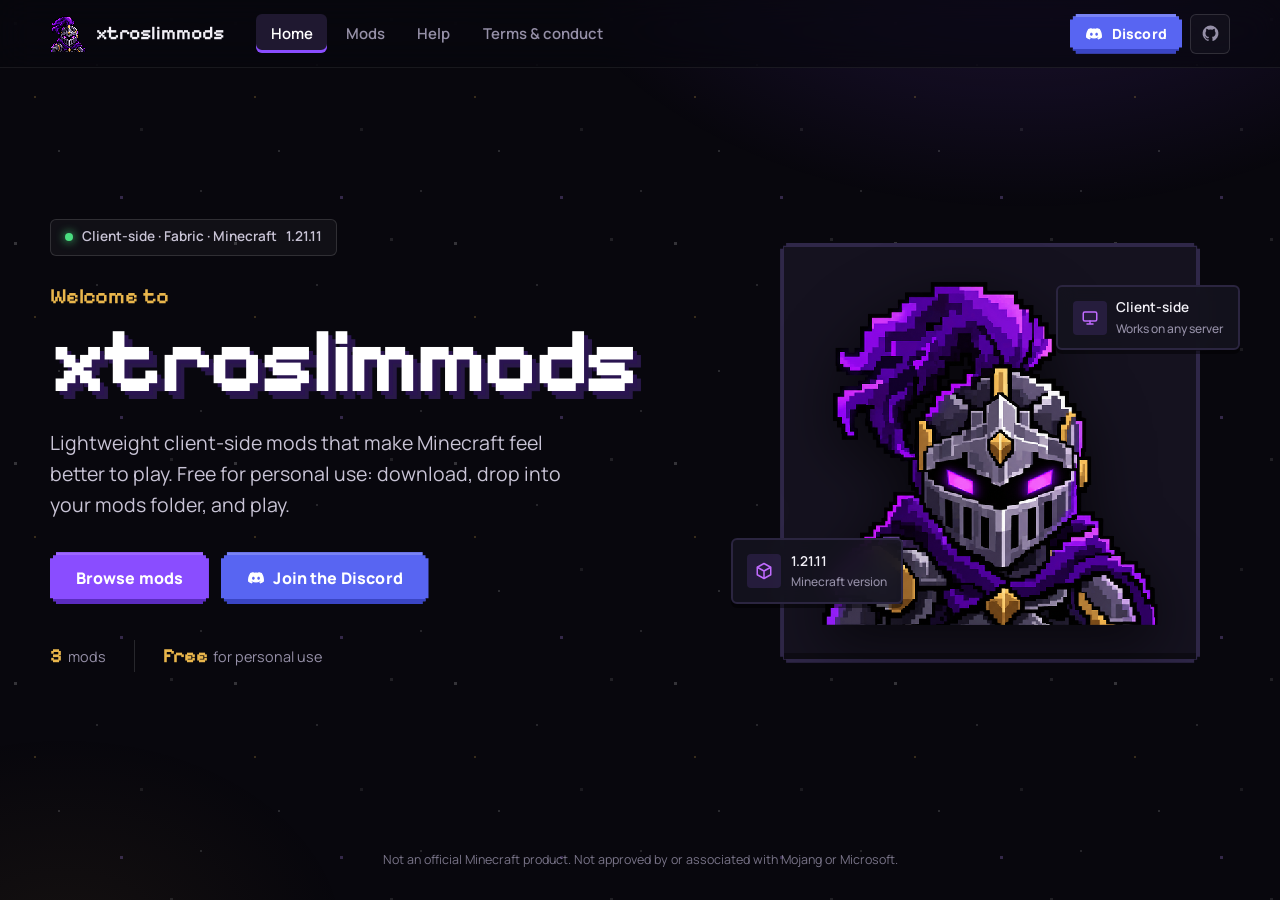
==== index.html @ c36359dc "New icons for Knight PvP, Loadout Studio and EZ Presets" ====
<!DOCTYPE html>
<html lang="en">
<head>
  <meta charset="utf-8">
  <meta name="viewport" content="width=device-width, initial-scale=1">
  <meta name="color-scheme" content="dark">
  <title>xtroslimmods</title>
  <meta name="description" content="Client-side Fabric mods for Minecraft 1.21.11 by xtroslimmods.">
  <link rel="icon" href="images/favicon.png" type="image/png">
  <link rel="apple-touch-icon" href="images/apple-touch-icon.png">
  <link rel="preconnect" href="https://fonts.googleapis.com">
  <link rel="preconnect" href="https://fonts.gstatic.com" crossorigin>
  <link href="https://fonts.googleapis.com/css2?family=Manrope:wght@400;500;600;700;800&family=Pixelify+Sans:wght@500;600;700&display=swap" rel="stylesheet">
  <link rel="stylesheet" href="style.css?v=9">
</head>
<body data-page="home" class="welcome">
  <div class="bg" aria-hidden="true"></div>
  <header class="site-header" id="site-header"></header>

  <main id="main">
    <section class="wrap hero">
      <div>
        <span class="pill"><span class="dot"></span>Client-side · Fabric · Minecraft <span data-site="minecraft"></span></span>
        <p class="hello">Welcome to</p>
        <h1><span data-site="name"></span></h1>
        <p class="lead" data-site="intro"></p>
        <div class="hero-actions">
          <a href="mods.html" class="btn btn-primary btn-lg">Browse mods</a>
          <a href="#" data-discord class="btn btn-discord btn-lg">
            <svg viewBox="0 0 24 24" fill="currentColor" aria-hidden="true"><path d="M19.6 5.3A16.6 16.6 0 0 0 15.5 4l-.5 1a15.3 15.3 0 0 0-6 0l-.5-1a16.6 16.6 0 0 0-4.1 1.3C1.8 9.2 1.1 13 1.4 16.7a16.7 16.7 0 0 0 5.1 2.6l1.1-1.8a10.8 10.8 0 0 1-1.7-.8l.4-.3a11.9 11.9 0 0 0 11.4 0l.4.3c-.5.3-1.1.6-1.7.8l1.1 1.8a16.6 16.6 0 0 0 5.1-2.6c.4-4.3-.7-8-2.9-11.4zM8.5 14.4c-1 0-1.8-.9-1.8-2s.8-2 1.8-2 1.8.9 1.8 2-.8 2-1.8 2zm7 0c-1 0-1.8-.9-1.8-2s.8-2 1.8-2 1.8.9 1.8 2-.8 2-1.8 2z"/></svg>
            Join the Discord
          </a>
        </div>
        <p class="hero-meta">
          <span><strong id="stat-mods">0</strong>mods</span>
          <span id="stat-dl-wrap"><strong id="stat-dl">0</strong>downloads</span>
          <span><strong>Free</strong>for personal use</span>
        </p>
      </div>

      <div class="hero-art" aria-hidden="true">
        <div class="ring"><img src="images/logo.png" alt=""></div>
        <div class="badge two">
          <span class="b-icon"><svg viewBox="0 0 24 24" fill="none" stroke="currentColor" stroke-width="2" stroke-linecap="round"><rect x="3" y="4" width="18" height="12" rx="2"/><path d="M8 20h8M12 16v4"/></svg></span>
          <span>Client-side <small>Works on any server</small></span>
        </div>
        <div class="badge one">
          <span class="b-icon"><svg viewBox="0 0 24 24" fill="none" stroke="currentColor" stroke-width="2" stroke-linejoin="round"><path d="M12 2 3 7v10l9 5 9-5V7z"/><path d="M3 7l9 5 9-5M12 12v10"/></svg></span>
          <span>1.21.11 <small>Minecraft version</small></span>
        </div>
      </div>
    </section>
  </main>

  <p class="welcome-foot" data-site="footer"></p>

  <script src="mods.js?v=9"></script>
  <script src="app.js?v=9"></script>
</body>
</html>
---- style.css ----
/* =========================================================
   Colours & type
   ========================================================= */
:root {
  --bg: #08070d;
  --bg-2: #0e0c16;
  --card: #15131f;
  --card-hover: #1b1828;
  --raised: #211d30;
  --border: rgba(255, 255, 255, 0.07);
  --border-strong: rgba(255, 255, 255, 0.13);
  --text: #f3f1f8;
  --text-2: #c9c4d6;
  --muted: #9690a8;
  --purple: #9b5cff;
  --purple-2: #c06bff;
  --purple-soft: rgba(155, 92, 255, 0.14);
  --gold: #e9b64c;
  --green: #4ade80;
  --grad: linear-gradient(135deg, #b86bff 0%, #8b5cf6 45%, #5b7cff 100%);

  --font: "Manrope", system-ui, -apple-system, "Segoe UI", sans-serif;
  --pixel: "Pixelify Sans", "Manrope", system-ui, sans-serif;
  --radius: 16px;
  --nav-h: 68px;
  color-scheme: dark;
}

/* =========================================================
   Base
   ========================================================= */
*, *::before, *::after { box-sizing: border-box; }
html { scroll-behavior: smooth; scroll-padding-top: calc(var(--nav-h) + 16px); }
body {
  margin: 0;
  min-height: 100vh;
  display: flex; flex-direction: column;
  background: var(--bg);
  color: var(--text);
  font: 400 1rem/1.6 var(--font);
  -webkit-font-smoothing: antialiased;
}
main { flex: 1; }
img { max-width: 100%; display: block; }
a { color: inherit; }
button { font: inherit; }
:focus-visible { outline: 2px solid var(--purple-2); outline-offset: 3px; border-radius: 8px; }
::selection { background: rgba(155, 92, 255, .45); }
h1, h2, h3 { letter-spacing: -0.025em; line-height: 1.15; }

.wrap { width: min(100% - 2.5rem, 1180px); margin-inline: auto; }
.narrow { width: min(100% - 2.5rem, 820px); margin-inline: auto; }
.visually-hidden { position: absolute; width: 1px; height: 1px; overflow: hidden; clip: rect(0 0 0 0); white-space: nowrap; }
.skip { position: absolute; left: -999px; top: 0; z-index: 100; }
.skip:focus { left: 1rem; top: 1rem; background: var(--purple); color: #fff; padding: .5rem .8rem; border-radius: 8px; }

/* background glow */
.bg { position: fixed; inset: 0; z-index: -1; pointer-events: none; }
.bg::before {
  content: ""; position: absolute; inset: 0;
  background:
    radial-gradient(55rem 38rem at 78% -8%, rgba(155, 92, 255, .22), transparent 60%),
    radial-gradient(45rem 30rem at 0% 10%, rgba(91, 124, 255, .10), transparent 60%);
}
.bg::after {
  content: ""; position: absolute; inset: 0;
  background-image:
    linear-gradient(rgba(255,255,255,.03) 1px, transparent 1px),
    linear-gradient(90deg, rgba(255,255,255,.03) 1px, transparent 1px);
  background-size: 48px 48px;
  mask-image: radial-gradient(ellipse 80% 60% at 60% 0%, #000, transparent 75%);
  -webkit-mask-image: radial-gradient(ellipse 80% 60% at 60% 0%, #000, transparent 75%);
}

/* =========================================================
   Header / navigation
   ========================================================= */
.site-header {
  position: sticky; top: 0; z-index: 50;
  height: var(--nav-h);
  background: rgba(8, 7, 13, .72);
  backdrop-filter: blur(16px) saturate(150%);
  -webkit-backdrop-filter: blur(16px) saturate(150%);
  border-bottom: 1px solid var(--border);
}
.nav { height: 100%; display: flex; align-items: center; gap: 2rem; }
.brand { display: inline-flex; align-items: center; gap: .65rem; text-decoration: none; font-weight: 750; font-size: 1.05rem; letter-spacing: -.01em; }
.brand img { width: 36px; height: 36px; image-rendering: pixelated; filter: drop-shadow(0 0 10px rgba(155, 92, 255, .45)); }

.nav-tabs { display: flex; gap: .25rem; margin: 0; padding: 0; list-style: none; }
.nav-tabs a {
  display: block; padding: .5rem .9rem; border-radius: 10px;
  color: var(--muted); text-decoration: none; font-weight: 550; font-size: .935rem;
  transition: color .15s, background .15s;
}
.nav-tabs a:hover { color: var(--text); background: rgba(255,255,255,.05); }
.nav-tabs a[aria-current="page"] { color: var(--text); background: var(--purple-soft); box-shadow: inset 0 0 0 1px rgba(155, 92, 255, .3); }

.nav-right { margin-left: auto; display: flex; align-items: center; gap: .5rem; }
.icon-btn {
  display: inline-grid; place-items: center; width: 40px; height: 40px; border-radius: 10px;
  color: var(--muted); border: 1px solid var(--border-strong); background: rgba(255,255,255,.03);
  text-decoration: none; transition: color .15s, background .15s, border-color .15s;
}
.icon-btn:hover { color: var(--text); background: rgba(255,255,255,.07); }
.icon-btn svg { width: 19px; height: 19px; }
.menu-btn { display: none; cursor: pointer; }

/* =========================================================
   Buttons, pills, tags
   ========================================================= */
.btn {
  display: inline-flex; align-items: center; justify-content: center; gap: .55rem;
  height: 46px; padding: 0 1.3rem; border-radius: 12px;
  font: 650 .95rem/1 var(--font); text-decoration: none; white-space: nowrap; cursor: pointer;
  border: 1px solid transparent;
  transition: transform .15s ease, box-shadow .2s ease, background .2s ease, border-color .2s ease;
}
.btn svg { width: 18px; height: 18px; flex: none; }
.btn-primary { color: #fff; background: var(--grad); box-shadow: 0 10px 30px -10px rgba(155, 92, 255, .8), inset 0 1px 0 rgba(255,255,255,.25); }
.btn-primary:hover { transform: translateY(-1px); box-shadow: 0 14px 36px -10px rgba(155, 92, 255, 1), inset 0 1px 0 rgba(255,255,255,.25); }
.btn-ghost { color: var(--text); background: rgba(255,255,255,.04); border-color: var(--border-strong); }
.btn-ghost:hover { background: rgba(255,255,255,.08); }
.btn-discord { color: #fff; background: #5865f2; box-shadow: 0 10px 30px -12px rgba(88, 101, 242, .9); }
.btn-discord:hover { background: #6773f4; transform: translateY(-1px); }
.btn-sm { height: 38px; padding: 0 .95rem; font-size: .875rem; border-radius: 10px; }
.btn-lg { height: 52px; padding: 0 1.6rem; font-size: 1rem; }

.pill {
  display: inline-flex; align-items: center; gap: .55rem;
  font-size: .85rem; font-weight: 550; color: var(--text-2);
  padding: .4rem .9rem; border-radius: 999px;
  background: rgba(255,255,255,.04); border: 1px solid var(--border-strong);
}
.dot { width: 8px; height: 8px; border-radius: 50%; background: var(--green); box-shadow: 0 0 10px var(--green); }

.tags { display: flex; flex-wrap: wrap; gap: .4rem; margin: 0; padding: 0; list-style: none; }
.tag {
  display: inline-flex; align-items: center; gap: .35rem;
  font-size: .8rem; font-weight: 550; color: var(--text-2);
  padding: .22rem .65rem; border-radius: 999px;
  background: rgba(255,255,255,.05); border: 1px solid var(--border-strong);
}
.tag svg { width: 13px; height: 13px; opacity: .85; }
.tag-loader { color: #ffc98a; background: rgba(233, 140, 60, .1); border-color: rgba(233, 140, 60, .35); }
.tag-version { color: #9ff0b8; background: rgba(74, 222, 128, .08); border-color: rgba(74, 222, 128, .3); }

/* =========================================================
   Section helpers
   ========================================================= */
.section { padding: clamp(4rem, 9vw, 6.5rem) 0; }
.section-head { max-width: 40rem; margin-bottom: 2.5rem; }
.section-head.center { text-align: center; margin-inline: auto; }
.section-head h2 { font-size: clamp(1.8rem, 4vw, 2.5rem); font-weight: 800; margin: 0; }
.section-head p { color: var(--muted); font-size: 1.1rem; margin: .8rem 0 0; }
.kicker { display: block; color: var(--purple-2); font-weight: 650; font-size: .95rem; margin-bottom: .6rem; letter-spacing: 0; }
.row-between { display: flex; align-items: end; justify-content: space-between; gap: 1rem; flex-wrap: wrap; margin-bottom: 2rem; }
.row-between .section-head { margin-bottom: 0; }
.link-arrow { display: inline-flex; align-items: center; gap: .4rem; color: var(--purple-2); font-weight: 600; text-decoration: none; }
.link-arrow:hover { text-decoration: underline; text-underline-offset: .2em; }
.link-arrow svg { width: 16px; height: 16px; }

.grad-text { background: linear-gradient(120deg, #fff 20%, #d7b8ff 60%, #9fb0ff 100%); -webkit-background-clip: text; background-clip: text; color: transparent; }

/* =========================================================
   Welcome page
   ========================================================= */
.hero { display: grid; grid-template-columns: 1.15fr .85fr; gap: 3rem; align-items: center; padding: clamp(3.5rem, 9vw, 6.5rem) 0 clamp(3rem, 7vw, 5rem); }
.hero h1 { font-size: clamp(2.6rem, 6.4vw, 4.6rem); font-weight: 850; line-height: 1.02; letter-spacing: -.045em; margin: 1.4rem 0 0; }
.hero .lead { color: var(--muted); font-size: clamp(1.05rem, 1.8vw, 1.22rem); max-width: 34rem; margin: 1.4rem 0 0; }
.hero-actions { display: flex; flex-wrap: wrap; gap: .75rem; margin-top: 2.25rem; }
.hero-art { position: relative; display: grid; place-items: center; }
.hero-art::before {
  content: ""; position: absolute; width: 85%; aspect-ratio: 1; border-radius: 50%;
  background: radial-gradient(circle, rgba(155, 92, 255, .45), rgba(155, 92, 255, 0) 65%);
  filter: blur(10px);
}
.hero-art .ring {
  position: relative; width: min(100%, 420px); aspect-ratio: 1; border-radius: 32px;
  background: linear-gradient(160deg, rgba(255,255,255,.07), rgba(255,255,255,.015));
  border: 1px solid var(--border-strong);
  display: grid; place-items: center;
  box-shadow: 0 40px 80px -30px rgba(0,0,0,.8), inset 0 1px 0 rgba(255,255,255,.08);
  transform: rotate(-2deg);
}
.hero-art img { width: 82%; image-rendering: pixelated; filter: drop-shadow(0 18px 30px rgba(0,0,0,.6)); }
.hero-art .badge {
  position: absolute; display: flex; align-items: center; gap: .6rem;
  background: rgba(21, 19, 31, .9); border: 1px solid var(--border-strong); border-radius: 14px;
  padding: .65rem .9rem; font-size: .85rem; font-weight: 600;
  box-shadow: 0 16px 40px -12px rgba(0,0,0,.7);
  backdrop-filter: blur(10px);
}
.hero-art .badge small { display: block; color: var(--muted); font-weight: 500; font-size: .75rem; }
.hero-art .badge .b-icon { width: 34px; height: 34px; border-radius: 9px; display: grid; place-items: center; background: var(--purple-soft); color: var(--purple-2); }
.hero-art .badge .b-icon svg { width: 18px; height: 18px; }
.hero-art .badge.one { left: -4%; bottom: 14%; }
.hero-art .badge.two { right: -2%; top: 10%; }

.stats { display: grid; grid-template-columns: repeat(4, 1fr); border: 1px solid var(--border); border-radius: var(--radius); background: rgba(21, 19, 31, .6); overflow: hidden; }
.stat { padding: 1.5rem 1.6rem; }
.stat + .stat { border-left: 1px solid var(--border); }
.stat strong { display: block; font-size: 1.75rem; font-weight: 800; letter-spacing: -.03em; }
.stat span { color: var(--muted); font-size: .9rem; }

.features { display: grid; grid-template-columns: repeat(3, 1fr); gap: 1rem; }
.feature { padding: 1.75rem; border-radius: var(--radius); background: var(--card); border: 1px solid var(--border); }
.feature .f-icon { width: 46px; height: 46px; border-radius: 12px; display: grid; place-items: center; background: var(--purple-soft); color: var(--purple-2); border: 1px solid rgba(155, 92, 255, .25); }
.feature .f-icon svg { width: 22px; height: 22px; }
.feature h3 { font-size: 1.15rem; font-weight: 700; margin: 1.2rem 0 .4rem; }
.feature p { color: var(--muted); margin: 0; }

.steps { display: grid; grid-template-columns: repeat(3, 1fr); gap: 1rem; counter-reset: step; list-style: none; margin: 0; padding: 0; }
.steps li { position: relative; padding: 1.75rem; border-radius: var(--radius); background: var(--card); border: 1px solid var(--border); counter-increment: step; }
.steps li::before {
  content: counter(step); display: grid; place-items: center; width: 36px; height: 36px; border-radius: 10px;
  background: var(--grad); color: #fff; font-weight: 800; margin-bottom: 1.1rem;
}
.steps h3 { font-size: 1.1rem; margin: 0 0 .4rem; }
.steps p { color: var(--muted); margin: 0; }
.steps a { color: var(--purple-2); }

.cta {
  position: relative; overflow: hidden;
  display: grid; grid-template-columns: 1fr auto; gap: 2rem; align-items: center;
  padding: clamp(2rem, 5vw, 3.25rem);
  border-radius: 24px;
  background: linear-gradient(135deg, rgba(88, 101, 242, .22), rgba(155, 92, 255, .18));
  border: 1px solid rgba(155, 92, 255, .3);
}
.cta::after { content: ""; position: absolute; right: -80px; top: -120px; width: 360px; height: 360px; border-radius: 50%; background: radial-gradient(circle, rgba(155, 92, 255, .35), transparent 65%); pointer-events: none; }
.cta h2 { font-size: clamp(1.6rem, 3.5vw, 2.2rem); font-weight: 800; margin: 0; }
.cta p { color: var(--text-2); margin: .6rem 0 0; max-width: 36rem; }
.cta .btn { position: relative; z-index: 1; }

/* =========================================================
   Page header (inner pages)
   ========================================================= */
.page-head { padding: clamp(2.75rem, 6vw, 4rem) 0 2rem; }
.page-head h1 { font-size: clamp(2.1rem, 5vw, 3rem); font-weight: 850; margin: 0; }
.page-head p { color: var(--muted); font-size: 1.1rem; margin: .7rem 0 0; max-width: 42rem; }

/* =========================================================
   Mod cards (list)
   ========================================================= */
.toolbar { display: flex; flex-wrap: wrap; gap: .75rem; align-items: center; margin-bottom: 1.25rem; }
.search { position: relative; flex: 1 1 280px; }
.search svg { position: absolute; left: .95rem; top: 50%; width: 16px; height: 16px; transform: translateY(-50%); color: var(--muted); pointer-events: none; }
.search input, .select {
  width: 100%; height: 44px;
  font: inherit; font-size: .935rem; color: inherit;
  background: var(--card); border: 1px solid var(--border-strong); border-radius: 12px;
  padding: 0 1rem 0 2.6rem;
  transition: border-color .2s, box-shadow .2s;
}
.select { width: auto; padding: 0 2.2rem 0 1rem; appearance: none; -webkit-appearance: none; cursor: pointer;
  background-image: url("data:image/svg+xml,%3Csvg xmlns='http://www.w3.org/2000/svg' viewBox='0 0 16 16'%3E%3Cpath d='m4 6 4 4 4-4' fill='none' stroke='%239690a8' stroke-width='1.8' stroke-linecap='round'/%3E%3C/svg%3E");
  background-repeat: no-repeat; background-position: right .8rem center; background-size: 15px; }
.search input::placeholder { color: var(--muted); }
.search input:focus, .select:focus { outline: none; border-color: rgba(155, 92, 255, .7); box-shadow: 0 0 0 4px rgba(155, 92, 255, .16); }

.chips { display: flex; flex-wrap: wrap; gap: .4rem; margin-bottom: 1.5rem; }
.chip {
  font-size: .85rem; font-weight: 550; color: var(--muted);
  background: transparent; border: 1px solid var(--border-strong); border-radius: 999px;
  padding: .35rem .85rem; cursor: pointer; transition: color .15s, background .15s, border-color .15s;
}
.chip:hover { color: var(--text); }
.chip[aria-pressed="true"] { color: #fff; background: var(--purple-soft); border-color: rgba(155, 92, 255, .55); }
.result-count { color: var(--muted); font-size: .9rem; margin: 0 0 .9rem; }

.mod-list { display: grid; gap: .75rem; }
.mod-card {
  position: relative;
  display: grid; grid-template-columns: 96px minmax(0, 1fr) auto; gap: 1.25rem; align-items: start;
  padding: 1.1rem 1.25rem;
  background: var(--card); border: 1px solid var(--border); border-radius: var(--radius);
  transition: background .2s, border-color .2s, transform .2s;
}
.mod-card:hover { background: var(--card-hover); border-color: rgba(155, 92, 255, .35); }
.mod-card:has(.mod-link:focus-visible) { outline: 2px solid var(--purple-2); outline-offset: 3px; }
.mod-link { text-decoration: none; }
.mod-link:focus-visible { outline: none; }
.mod-link::after { content: ""; position: absolute; inset: 0; border-radius: inherit; }

.mod-icon {
  width: 96px; height: 96px; border-radius: 18px;
  display: grid; place-items: center;
  background: var(--raised); border: 1px solid var(--border-strong);
  overflow: hidden;
}
.mod-icon img { width: 74%; height: 74%; object-fit: contain; image-rendering: pixelated; }
.mod-icon .initials { font-weight: 850; font-size: 1.8rem; background: var(--grad); -webkit-background-clip: text; background-clip: text; color: transparent; }

.mod-title { display: flex; align-items: baseline; flex-wrap: wrap; gap: .1rem .6rem; }
.mod-title h2, .mod-title h3 { margin: 0; font-size: 1.4rem; font-weight: 800; letter-spacing: -.02em; }
.mod-title .by { color: var(--muted); font-size: .95rem; }
.mod-title .by b { color: var(--text-2); font-weight: 550; }
.mod-card .summary { color: var(--text-2); margin: .3rem 0 .8rem; font-size: .975rem; max-width: 60ch; }

.mod-stats { display: flex; flex-direction: column; align-items: flex-end; gap: .55rem; text-align: right; min-width: 9.5rem; }
.mod-stats .stat-line { display: inline-flex; align-items: center; gap: .45rem; color: var(--muted); font-size: .9rem; white-space: nowrap; }
.mod-stats .stat-line b { color: var(--text); font-size: 1.05rem; font-weight: 700; }
.mod-stats svg { width: 17px; height: 17px; }
.mod-stats .btn { position: relative; z-index: 1; margin-top: .2rem; }

.empty { text-align: center; color: var(--muted); padding: 3rem 1rem; border: 1px dashed var(--border-strong); border-radius: var(--radius); }
.text-btn { color: var(--purple-2); background: none; border: 0; padding: 0; text-decoration: underline; cursor: pointer; }

/* =========================================================
   Mod detail page
   ========================================================= */
.crumbs { display: flex; align-items: center; gap: .5rem; color: var(--muted); font-size: .9rem; padding-top: 2rem; }
.crumbs a { color: var(--muted); text-decoration: none; }
.crumbs a:hover { color: var(--text); }
.crumbs svg { width: 14px; height: 14px; }

.mod-header {
  position: relative; overflow: hidden;
  display: grid; grid-template-columns: auto minmax(0, 1fr) auto; gap: 1.75rem; align-items: center;
  margin-top: 1rem; padding: clamp(1.4rem, 3.5vw, 2rem);
  background: var(--card); border: 1px solid var(--border); border-radius: 22px;
}
.mod-header::before { content: ""; position: absolute; left: -140px; top: -180px; width: 420px; height: 420px; background: radial-gradient(circle, rgba(155, 92, 255, .28), transparent 65%); pointer-events: none; }
.mod-header .mod-icon { width: 120px; height: 120px; border-radius: 24px; position: relative; box-shadow: 0 18px 40px -16px rgba(155, 92, 255, .7); }
.mod-header h1 { font-size: clamp(1.9rem, 4.5vw, 2.6rem); font-weight: 850; margin: 0; }
.mod-header .summary { color: var(--text-2); font-size: 1.08rem; margin: .45rem 0 .9rem; max-width: 56ch; }
.mod-header .head-actions { display: flex; flex-direction: column; align-items: stretch; gap: .5rem; position: relative; }
.mod-header .head-stats { display: flex; gap: 1.1rem; justify-content: center; color: var(--muted); font-size: .85rem; margin-top: .25rem; }
.mod-header .head-stats span { display: inline-flex; align-items: center; gap: .35rem; }
.mod-header .head-stats svg { width: 15px; height: 15px; }

.tabbar { display: flex; gap: .25rem; margin: 1.25rem 0 0; padding: .3rem; background: var(--card); border: 1px solid var(--border); border-radius: 14px; width: fit-content; max-width: 100%; overflow-x: auto; }
.tabbar button {
  display: inline-flex; align-items: center; gap: .45rem;
  padding: .55rem 1rem; border: 0; border-radius: 10px; background: transparent;
  color: var(--muted); font-weight: 600; font-size: .935rem; cursor: pointer; white-space: nowrap;
}
.tabbar button:hover { color: var(--text); }
.tabbar button[aria-selected="true"] { color: #fff; background: var(--purple-soft); box-shadow: inset 0 0 0 1px rgba(155, 92, 255, .4); }
.tabbar .count { font-size: .75rem; color: var(--muted); background: rgba(255,255,255,.07); border-radius: 999px; padding: .05rem .45rem; }

.mod-layout { display: grid; grid-template-columns: minmax(0, 1fr) 320px; gap: 1.25rem; margin-top: 1.25rem; align-items: start; }
.panel { padding: 1.6rem; background: var(--card); border: 1px solid var(--border); border-radius: var(--radius); }
.panel + .panel { margin-top: 1rem; }
.panel h2 { font-size: 1.15rem; font-weight: 750; margin: 0 0 1rem; }
.panel h3 { font-size: .95rem; font-weight: 700; margin: 0 0 .7rem; }
.prose p { color: var(--text-2); margin: 0 0 1em; max-width: 70ch; }
.prose p:last-child { margin-bottom: 0; }
.checklist { list-style: none; margin: 1.25rem 0 0; padding: 0; display: grid; gap: .55rem; }
.checklist li { display: flex; gap: .65rem; color: var(--text-2); }
.checklist svg { flex: none; width: 20px; height: 20px; color: var(--green); margin-top: .15rem; }

.side .panel { padding: 1.35rem; }
.side .tags { margin-bottom: .2rem; }
.side-group + .side-group { margin-top: 1.25rem; padding-top: 1.25rem; border-top: 1px solid var(--border); }
.facts { margin: 0; }
.facts div { display: flex; justify-content: space-between; gap: 1rem; padding: .45rem 0; font-size: .925rem; }
.facts dt { color: var(--muted); }
.facts dd { margin: 0; font-weight: 600; text-align: right; }
.facts dd a { color: var(--purple-2); text-decoration: none; }
.facts dd a:hover { text-decoration: underline; }
.link-list { list-style: none; margin: 0; padding: 0; display: grid; gap: .25rem; }
.link-list a { display: flex; align-items: center; gap: .6rem; padding: .45rem .5rem; margin: 0 -.5rem; border-radius: 8px; text-decoration: none; color: var(--text-2); font-size: .935rem; }
.link-list a:hover { background: rgba(255,255,255,.05); color: var(--text); }
.link-list svg { width: 17px; height: 17px; color: var(--muted); }

/* gallery */
.gallery { display: grid; grid-template-columns: repeat(auto-fill, minmax(260px, 1fr)); gap: .9rem; }
.shot { position: relative; margin: 0; padding: 0; border: 1px solid var(--border); border-radius: 14px; overflow: hidden; background: var(--raised); cursor: zoom-in; text-align: left; color: inherit; }
.shot img { width: 100%; aspect-ratio: 16/9; object-fit: cover; transition: transform .35s ease; }
.shot:hover img { transform: scale(1.04); }
.shot figcaption { padding: .7rem .9rem; font-size: .9rem; color: var(--text-2); border-top: 1px solid var(--border); }
.gallery-preview { display: grid; grid-template-columns: repeat(3, 1fr); gap: .6rem; margin-top: 1.25rem; }
.gallery-preview .shot figcaption { display: none; }

.lightbox { position: fixed; inset: 0; z-index: 100; display: none; place-items: center; background: rgba(5, 4, 9, .92); backdrop-filter: blur(6px); padding: 4rem 1rem 2rem; }
.lightbox.open { display: grid; }
.lightbox figure { margin: 0; max-width: min(1200px, 100%); }
.lightbox img { max-height: 78vh; width: auto; margin: 0 auto; border-radius: 12px; box-shadow: 0 30px 80px rgba(0,0,0,.6); }
.lightbox figcaption { text-align: center; color: var(--text-2); margin-top: 1rem; }
.lightbox figcaption span { color: var(--muted); margin-left: .5rem; }
.lb-btn { position: absolute; display: grid; place-items: center; width: 48px; height: 48px; border-radius: 50%; border: 1px solid var(--border-strong); background: rgba(21, 19, 31, .9); color: var(--text); cursor: pointer; }
.lb-btn:hover { background: var(--raised); }
.lb-btn svg { width: 22px; height: 22px; }
.lb-close { top: 1rem; right: 1rem; }
.lb-prev { left: 1rem; top: 50%; transform: translateY(-50%); }
.lb-next { right: 1rem; top: 50%; transform: translateY(-50%); }

/* changelog */
.changelog { list-style: none; margin: 0; padding: 0; }
.changelog > li { position: relative; padding: 0 0 1.5rem 1.75rem; }
.changelog > li:last-child { padding-bottom: 0; }
.changelog > li::before { content: ""; position: absolute; left: 0; top: .45rem; width: 11px; height: 11px; border-radius: 50%; background: var(--raised); border: 2px solid #4d4663; }
.changelog > li:not(:last-child)::after { content: ""; position: absolute; left: 5.5px; top: 1.3rem; bottom: .1rem; width: 1px; background: var(--border-strong); }
.changelog > li.latest::before { background: var(--purple-2); border-color: #dcc2ff; box-shadow: 0 0 12px rgba(192, 107, 255, .8); }
.changelog .row { display: flex; align-items: center; gap: .6rem; flex-wrap: wrap; }
.changelog .v { font-weight: 750; }
.changelog time { color: var(--muted); font-size: .85rem; }
.latest-tag { font-size: .72rem; font-weight: 650; color: #dcc2ff; background: var(--purple-soft); border: 1px solid rgba(155, 92, 255, .4); border-radius: 999px; padding: .05rem .5rem; }
.changelog ul { margin: .45rem 0 0; padding-left: 1.1rem; color: var(--text-2); }

/* =========================================================
   Help & terms
   ========================================================= */
.doc-layout { display: grid; grid-template-columns: 220px minmax(0, 1fr); gap: 3rem; align-items: start; }
.toc { position: sticky; top: calc(var(--nav-h) + 1.5rem); }
.toc p { color: var(--muted); font-size: .85rem; font-weight: 600; margin: 0 0 .6rem; }
.toc ul { list-style: none; margin: 0; padding: 0; border-left: 1px solid var(--border-strong); }
.toc a { display: block; padding: .35rem 0 .35rem 1rem; margin-left: -1px; border-left: 2px solid transparent; color: var(--muted); text-decoration: none; font-size: .925rem; }
.toc a:hover { color: var(--text); border-left-color: var(--purple); }

.doc section + section { margin-top: 3rem; }
.doc h2 { font-size: 1.6rem; font-weight: 800; margin: 0 0 1rem; }
.doc h3 { font-size: 1.1rem; margin: 1.5rem 0 .5rem; }
.doc p, .doc li { color: var(--text-2); }
.doc ul, .doc ol { padding-left: 1.25rem; }
.doc li + li { margin-top: .4rem; }
.doc a { color: var(--purple-2); }
.doc code { font-size: .9em; background: var(--raised); border: 1px solid var(--border); border-radius: 6px; padding: .1rem .4rem; }
.doc .updated { color: var(--muted); font-size: .9rem; }

.steps-v { list-style: none; counter-reset: s; padding: 0 !important; display: grid; gap: .75rem; }
.steps-v li { counter-increment: s; display: grid; grid-template-columns: 36px 1fr; gap: 1rem; padding: 1.15rem 1.25rem; background: var(--card); border: 1px solid var(--border); border-radius: 14px; margin: 0 !important; }
.steps-v li::before { content: counter(s); display: grid; place-items: center; width: 36px; height: 36px; border-radius: 10px; background: var(--grad); color: #fff; font-weight: 800; }
.steps-v strong { display: block; color: var(--text); margin-bottom: .15rem; }

.faq { display: grid; gap: .6rem; }
.faq details { background: var(--card); border: 1px solid var(--border); border-radius: 14px; }
.faq details[open] { border-color: rgba(155, 92, 255, .35); }
.faq summary { list-style: none; cursor: pointer; padding: 1.05rem 1.25rem; font-weight: 650; display: flex; justify-content: space-between; align-items: center; gap: 1rem; }
.faq summary::-webkit-details-marker { display: none; }
.faq summary::after { content: "+"; font-size: 1.4rem; font-weight: 400; color: var(--muted); line-height: 1; transition: transform .2s; }
.faq details[open] summary::after { transform: rotate(45deg); color: var(--purple-2); }
.faq details > div { padding: 0 1.25rem 1.15rem; }
.faq details p { margin: 0; }

.callout { display: flex; gap: .9rem; padding: 1.1rem 1.25rem; border-radius: 14px; background: var(--purple-soft); border: 1px solid rgba(155, 92, 255, .3); }
.callout svg { flex: none; width: 22px; height: 22px; color: var(--purple-2); margin-top: .1rem; }
.callout p { margin: 0; color: var(--text-2); }

.contact-grid { display: grid; grid-template-columns: repeat(auto-fit, minmax(220px, 1fr)); gap: .75rem; }
.contact-card { display: flex; gap: .9rem; align-items: center; padding: 1.1rem 1.25rem; background: var(--card); border: 1px solid var(--border); border-radius: 14px; text-decoration: none; transition: border-color .2s, background .2s; }
.contact-card:hover { border-color: rgba(155, 92, 255, .4); background: var(--card-hover); }
.contact-card .c-icon { width: 42px; height: 42px; border-radius: 11px; display: grid; place-items: center; background: var(--raised); color: var(--text); }
.contact-card .c-icon svg { width: 20px; height: 20px; }
.contact-card strong { display: block; color: var(--text); }
.contact-card span { color: var(--muted); font-size: .875rem; }

/* =========================================================
   Footer
   ========================================================= */
.site-footer { margin-top: 5rem; border-top: 1px solid var(--border); background: rgba(14, 12, 22, .7); }
.footer-grid { display: grid; grid-template-columns: 1.6fr 1fr 1fr; gap: 2rem; padding: 3rem 0 2rem; }
.footer-grid p { color: var(--muted); font-size: .925rem; margin: .9rem 0 0; max-width: 28rem; }
.footer-grid h4 { margin: 0 0 .8rem; font-size: .9rem; color: var(--text); }
.footer-grid ul { list-style: none; margin: 0; padding: 0; display: grid; gap: .45rem; }
.footer-grid ul a { color: var(--muted); text-decoration: none; font-size: .925rem; }
.footer-grid ul a:hover { color: var(--text); }
.footer-bottom { display: flex; justify-content: space-between; gap: 1rem; flex-wrap: wrap; padding: 1.25rem 0 2rem; border-top: 1px solid var(--border); color: var(--muted); font-size: .825rem; }

/* =========================================================
   Responsive
   ========================================================= */
@media (max-width: 980px) {
  .hero { grid-template-columns: 1fr; text-align: center; }
  .hero .lead { margin-inline: auto; }
  .hero-actions { justify-content: center; }
  .hero-art { order: -1; max-width: 340px; margin: 0 auto; }
  .hero-art .badge { display: none; }
  .features, .steps { grid-template-columns: 1fr; }
  .stats { grid-template-columns: repeat(2, 1fr); }
  .stat:nth-child(3) { border-left: 0; }
  .stat:nth-child(n+3) { border-top: 1px solid var(--border); }
  .mod-layout { grid-template-columns: 1fr; }
  .mod-header { grid-template-columns: auto minmax(0, 1fr); }
  .mod-header .head-actions { grid-column: 1 / -1; flex-direction: row; flex-wrap: wrap; align-items: center; }
  .mod-header .head-stats { justify-content: flex-start; }
  .doc-layout { grid-template-columns: 1fr; }
  .toc { display: none; }
  .cta { grid-template-columns: 1fr; }
}

@media (max-width: 820px) {
  .menu-btn { display: inline-grid; }
  .nav-tabs {
    display: none; position: absolute; left: 0; right: 0; top: var(--nav-h);
    flex-direction: column; padding: .75rem 1.25rem 1.25rem; gap: .2rem;
    background: rgba(8, 7, 13, .97); border-bottom: 1px solid var(--border);
  }
  .nav-tabs.open { display: flex; }
  .nav-tabs a { padding: .8rem 1rem; font-size: 1rem; }
  .nav-right .hide-sm { display: none; }
}

@media (max-width: 640px) {
  .mod-card { grid-template-columns: 64px minmax(0, 1fr); gap: 1rem; padding: 1rem; }
  .mod-icon { width: 64px; height: 64px; border-radius: 14px; }
  .mod-title h2, .mod-title h3 { font-size: 1.15rem; }
  .mod-stats { grid-column: 1 / -1; flex-direction: row; flex-wrap: wrap; align-items: center; justify-content: space-between; min-width: 0; padding-top: .75rem; border-top: 1px solid var(--border); }
  .mod-stats .btn { margin: 0; }
  .mod-header { grid-template-columns: 1fr; }
  .mod-header .mod-icon { width: 88px; height: 88px; }
  .footer-grid { grid-template-columns: 1fr 1fr; }
  .footer-grid > div:first-child { grid-column: 1 / -1; }
  .gallery-preview { grid-template-columns: repeat(2, 1fr); }
  .toolbar .select { flex: 1; }
}

@media (prefers-reduced-motion: reduce) {
  *, *::before, *::after { transition: none !important; scroll-behavior: auto !important; }
  .btn:hover, .mod-card:hover { transform: none; }
}

/* =========================================================
   Welcome page: exactly one screen, no scrolling
   ========================================================= */
body.welcome { height: 100vh; height: 100dvh; overflow: hidden; }
.welcome main { display: flex; align-items: center; min-height: 0; }
.welcome .hero { width: min(100% - 2.5rem, 1180px); padding: 0; gap: clamp(1.5rem, 4vw, 4rem); }
.welcome .hero h1 { font-size: clamp(2.2rem, min(6vw, 8.5vh), 4.6rem); margin-top: clamp(.8rem, 2.2vh, 1.4rem); }
.welcome .hero .lead { margin-top: clamp(.8rem, 2.2vh, 1.4rem); }
.welcome .hero-actions { margin-top: clamp(1.2rem, 3.5vh, 2.25rem); }
.welcome .hero-art .ring { width: min(100%, 420px, 58vh); }
.hero-meta { display: flex; flex-wrap: wrap; gap: .5rem 1.75rem; margin-top: clamp(1.4rem, 4vh, 2.5rem); color: var(--muted); font-size: .9rem; }
.hero-meta strong { color: var(--text); font-size: 1.05rem; font-weight: 750; margin-right: .35rem; }
.hero-meta span + span { padding-left: 1.75rem; border-left: 1px solid var(--border-strong); }
.welcome-foot { flex: none; padding: 0 0 1.1rem; color: var(--muted); font-size: .78rem; text-align: center; opacity: .8; }

@media (max-width: 980px) {
  .welcome .hero-art .ring { width: min(100%, 30vh); border-radius: 24px; }
  .hero-meta { justify-content: center; }
}
@media (max-width: 520px) {
  .hero-meta span + span { padding-left: 0; border-left: 0; }
  .hero-meta { gap: .3rem 1.1rem; font-size: .85rem; }
  .welcome .btn-lg { height: 48px; padding: 0 1.2rem; }
}

/* tab panels sit in the same spot whichever tab is open */
[role="tabpanel"] { margin-top: 0 !important; }
/* Discord link inside the phone menu */
.nav-tabs .show-sm { display: none; }
@media (max-width: 820px) { .nav-tabs .show-sm { display: block; } }

/* =========================================================
   Pixel theme: matches the knight logo
   (pixel headings, chunky Minecraft-style buttons, hard shadows)
   ========================================================= */
:root {
  --ink-shadow: #2a1450;
  --btn-purple: #8a4dff;
  --btn-purple-hi: #9d67ff;
  --btn-purple-lo: #5b2cc0;
  --frame: #2b2540;
  --pixel-corners: polygon(0 6px, 3px 6px, 3px 3px, 6px 3px, 6px 0, calc(100% - 6px) 0, calc(100% - 6px) 3px, calc(100% - 3px) 3px, calc(100% - 3px) 6px, 100% 6px, 100% calc(100% - 6px), calc(100% - 3px) calc(100% - 6px), calc(100% - 3px) calc(100% - 3px), calc(100% - 6px) calc(100% - 3px), calc(100% - 6px) 100%, 6px 100%, 6px calc(100% - 3px), 3px calc(100% - 3px), 3px calc(100% - 6px), 0 calc(100% - 6px));
}

/* calmer background: one soft glow + scattered pixel "stars" instead of a grid */
.bg::before {
  background:
    radial-gradient(50rem 32rem at 80% -12%, rgba(138, 77, 255, .20), transparent 62%),
    radial-gradient(30rem 22rem at 5% 105%, rgba(233, 182, 76, .06), transparent 60%);
}
.bg::after {
  mask-image: none; -webkit-mask-image: none;
  background-size: 220px 220px;
  background-image: url("data:image/svg+xml,%3Csvg xmlns='http://www.w3.org/2000/svg' width='220' height='220' shape-rendering='crispEdges'%3E%3Cg fill='%23ffffff'%3E%3Crect x='14' y='22' width='3' height='3' opacity='.18'/%3E%3Crect x='96' y='64' width='2' height='2' opacity='.12'/%3E%3Crect x='170' y='18' width='3' height='3' opacity='.10'/%3E%3Crect x='58' y='150' width='2' height='2' opacity='.14'/%3E%3Crect x='140' y='128' width='3' height='3' opacity='.08'/%3E%3Crect x='200' y='190' width='2' height='2' opacity='.12'/%3E%3C/g%3E%3Crect x='120' y='196' width='3' height='3' fill='%23b98bff' opacity='.25'/%3E%3Crect x='34' y='96' width='2' height='2' fill='%23e9b64c' opacity='.22'/%3E%3C/svg%3E");
}

/* type */
h1, h2, h3, .brand, .hello, .stat strong, .mod-title h2, .mod-title h3,
.page-head h1, .section-head h2, .panel h2, .doc h2, .mod-header h1, .changelog .v {
  font-family: var(--pixel);
  letter-spacing: 0;
}
h1, h2, h3 { font-weight: 700; }
.brand { font-size: 1.2rem; font-weight: 600; }
.brand img { filter: none; }

/* welcome headline */
.hello {
  margin: clamp(1rem, 2.6vh, 1.6rem) 0 0;
  font-size: clamp(1.15rem, 2.4vh, 1.5rem);
  font-weight: 600;
  color: var(--gold);
}
.welcome .hero h1 {
  margin-top: .1rem;
  font-size: clamp(2.8rem, min(7.2vw, 11vh), 6rem);
  line-height: 1;
  font-weight: 700;
  color: #fff;
  text-shadow: 4px 4px 0 var(--ink-shadow), 8px 8px 0 rgba(138, 77, 255, .25);
}
.welcome .hero .lead { color: var(--text-2); }
.pill { border-radius: 6px; font-weight: 600; }

/* page titles get the same pixel drop shadow, smaller */
.page-head h1, .mod-header h1 { text-shadow: 3px 3px 0 var(--ink-shadow); }
.page-head h1 { font-size: clamp(2.4rem, 5.5vw, 3.4rem); }

/* chunky buttons with stepped pixel corners */
.btn {
  border: 0; border-radius: 0;
  clip-path: var(--pixel-corners);
  font-family: var(--font); font-weight: 800; letter-spacing: .01em;
  transition: transform .08s ease, filter .15s ease, background .15s ease;
}
.btn-primary {
  background: var(--btn-purple);
  box-shadow: inset 0 3px 0 var(--btn-purple-hi), inset 0 -5px 0 var(--btn-purple-lo);
}
.btn-primary:hover { background: #9659ff; transform: none; box-shadow: inset 0 3px 0 #b48cff, inset 0 -5px 0 var(--btn-purple-lo); }
.btn-discord { background: #5865f2; box-shadow: inset 0 3px 0 #7983f5, inset 0 -5px 0 #3a45c4; }
.btn-discord:hover { background: #6470f3; transform: none; }
.btn-ghost { background: #1e1a2c; box-shadow: inset 0 0 0 2px #3a3354, inset 0 -5px 0 #120f1c; }
.btn-ghost:hover { background: #262137; }
.btn:active { transform: translateY(2px); filter: brightness(.95); }
.btn-primary:active { box-shadow: inset 0 3px 0 var(--btn-purple-hi), inset 0 -2px 0 var(--btn-purple-lo); }
.btn-sm { height: 40px; }

/* nav */
.nav-tabs a { border-radius: 6px; font-weight: 600; }
.nav-tabs a[aria-current="page"] { background: #1f1830; box-shadow: inset 0 -3px 0 var(--btn-purple); color: #fff; }
.icon-btn { border-radius: 6px; }

/* cards & panels: solid frames, hard shadows, no glow */
.mod-card, .panel, .feature, .steps li, .steps-v li, .faq details, .contact-card, .stats, .tabbar, .mod-header {
  border: 2px solid var(--frame);
  border-radius: 8px;
  box-shadow: 0 4px 0 rgba(0, 0, 0, .45);
}
.mod-card { background: #14121d; }
.mod-card:hover { background: #18152a; border-color: #4a3a78; transform: none; }
.mod-header { background: #14121d; }
.mod-header::before { opacity: .55; }
.mod-icon { border-radius: 8px; border: 2px solid #342d4d; background: #1c1829; box-shadow: inset 0 -4px 0 rgba(0,0,0,.35); }
.mod-header .mod-icon { border-radius: 10px; box-shadow: inset 0 -5px 0 rgba(0,0,0,.35), 0 6px 0 rgba(0,0,0,.4); }
.mod-title .by b { color: var(--gold); font-weight: 600; }

.tag { border-radius: 4px; font-weight: 600; }
.chip { border-radius: 6px; font-weight: 600; }
.chip[aria-pressed="true"] { background: #241b3d; border-color: var(--btn-purple); box-shadow: inset 0 -2px 0 var(--btn-purple); }

.tabbar { padding: .25rem; }
.tabbar button { border-radius: 5px; font-weight: 700; }
.tabbar button[aria-selected="true"] { background: #241b3d; box-shadow: inset 0 -3px 0 var(--btn-purple); }

.search input, .select { border-radius: 6px; border-width: 2px; border-color: var(--frame); background-color: #120f1a; }

.latest-tag { border-radius: 4px; color: #1a1406; background: var(--gold); border: 0; }
.changelog > li.latest::before { border-radius: 0; background: var(--gold); border-color: #ffe2a3; box-shadow: none; }
.changelog > li::before { border-radius: 0; }
.checklist svg { color: var(--gold); }

/* welcome art: pixel frame instead of a tilted glass card */
.hero-art::before { background: radial-gradient(circle, rgba(138, 77, 255, .35), rgba(138, 77, 255, 0) 62%); }
.hero-art .ring {
  transform: none; border-radius: 0; border: 0;
  clip-path: var(--pixel-corners);
  background: #15121f;
  box-shadow: inset 0 0 0 4px #2f2748, inset 0 -10px 0 rgba(0,0,0,.35);
}
.hero-art .badge { border-radius: 6px; border: 2px solid var(--frame); box-shadow: 0 4px 0 rgba(0,0,0,.45); }
.hero-art .badge .b-icon { border-radius: 4px; }
.hero-meta strong { font-family: var(--pixel); font-size: 1.25rem; font-weight: 700; color: var(--gold); }

.steps-v li::before, .steps li::before { border-radius: 4px; background: var(--btn-purple); box-shadow: inset 0 -3px 0 var(--btn-purple-lo); font-family: var(--pixel); }
.callout { border-radius: 8px; border-width: 2px; }
.doc .updated { font-family: var(--pixel); color: var(--gold); }
.toc a:hover { border-left-color: var(--gold); }
.footer-grid h4 { font-family: var(--pixel); font-weight: 600; font-size: 1rem; }

/* anything marked hidden stays hidden */
[hidden] { display: none !important; }

/* mod icons are full square artwork: fill the whole tile */
.mod-icon img { width: 100%; height: 100%; object-fit: cover; image-rendering: auto; }
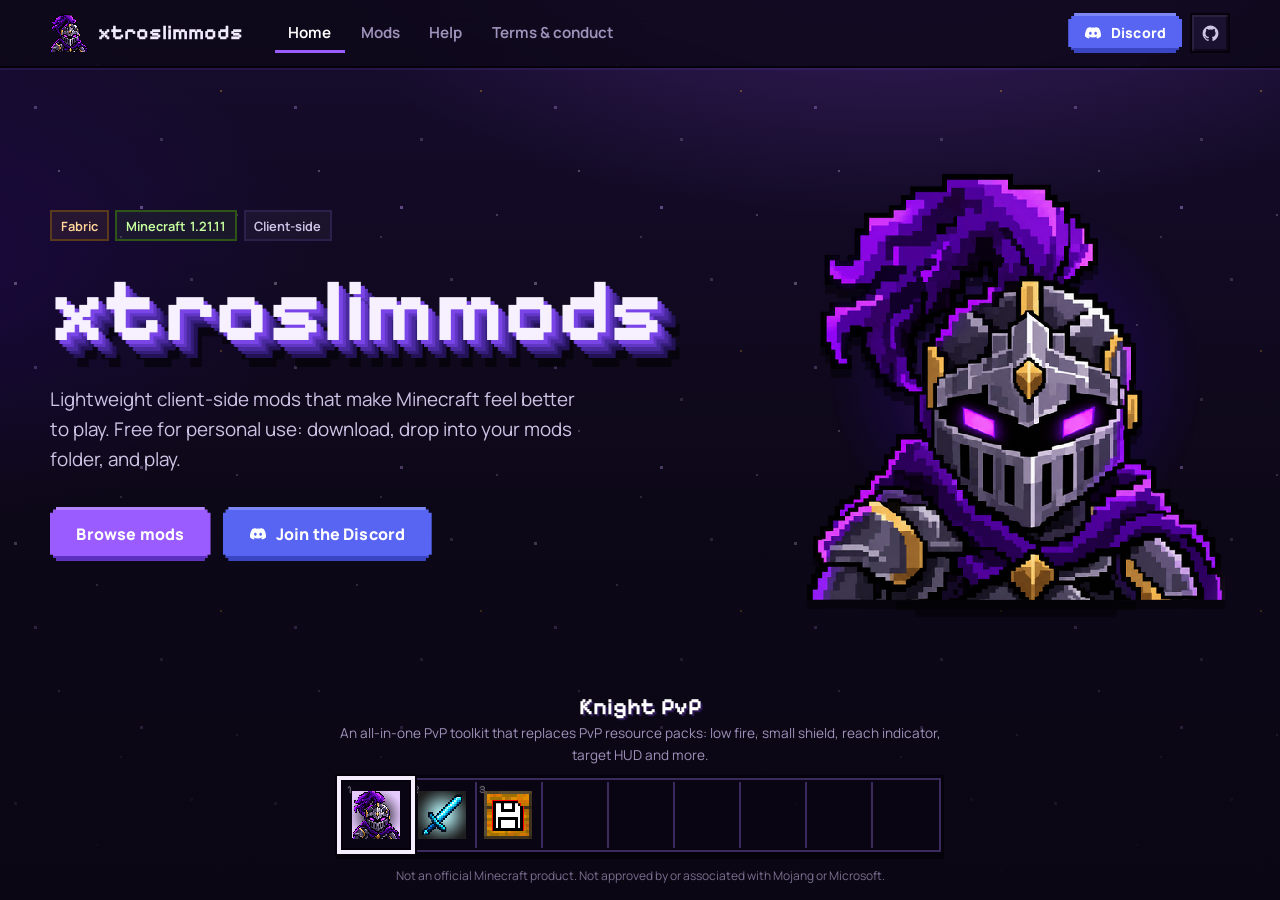
==== commit f4bc2190: "New look: hotbar home page, pixel panels and inventory tabs" ====
--- a/index.html
+++ b/index.html
@@ -11,7 +11,7 @@
   <link rel="preconnect" href="https://fonts.googleapis.com">
   <link rel="preconnect" href="https://fonts.gstatic.com" crossorigin>
   <link href="https://fonts.googleapis.com/css2?family=Manrope:wght@400;500;600;700;800&family=Pixelify+Sans:wght@500;600;700&display=swap" rel="stylesheet">
-  <link rel="stylesheet" href="style.css?v=9">
+  <link rel="stylesheet" href="style.css?v=14">
 </head>
 <body data-page="home" class="welcome">
   <div class="bg" aria-hidden="true"></div>
@@ -19,10 +19,13 @@
 
   <main id="main">
     <section class="wrap hero">
-      <div>
-        <span class="pill"><span class="dot"></span>Client-side · Fabric · Minecraft <span data-site="minecraft"></span></span>
-        <p class="hello">Welcome to</p>
-        <h1><span data-site="name"></span></h1>
+      <div class="hero-copy">
+        <ul class="tags hero-tags">
+          <li class="tag tag-loader">Fabric</li>
+          <li class="tag tag-version">Minecraft <span data-site="minecraft"></span></li>
+          <li class="tag">Client-side</li>
+        </ul>
+        <h1 class="title"><span data-site="name"></span></h1>
         <p class="lead" data-site="intro"></p>
         <div class="hero-actions">
           <a href="mods.html" class="btn btn-primary btn-lg">Browse mods</a>
@@ -31,30 +34,23 @@
             Join the Discord
           </a>
         </div>
-        <p class="hero-meta">
-          <span><strong id="stat-mods">0</strong>mods</span>
-          <span id="stat-dl-wrap"><strong id="stat-dl">0</strong>downloads</span>
-          <span><strong>Free</strong>for personal use</span>
-        </p>
       </div>
 
       <div class="hero-art" aria-hidden="true">
-        <div class="ring"><img src="images/logo.png" alt=""></div>
-        <div class="badge two">
-          <span class="b-icon"><svg viewBox="0 0 24 24" fill="none" stroke="currentColor" stroke-width="2" stroke-linecap="round"><rect x="3" y="4" width="18" height="12" rx="2"/><path d="M8 20h8M12 16v4"/></svg></span>
-          <span>Client-side <small>Works on any server</small></span>
-        </div>
-        <div class="badge one">
-          <span class="b-icon"><svg viewBox="0 0 24 24" fill="none" stroke="currentColor" stroke-width="2" stroke-linejoin="round"><path d="M12 2 3 7v10l9 5 9-5V7z"/><path d="M3 7l9 5 9-5M12 12v10"/></svg></span>
-          <span>1.21.11 <small>Minecraft version</small></span>
-        </div>
+        <div class="knight"><img src="images/logo.png" alt=""><span class="glint" style="--mask: url(images/logo.png)"></span></div>
       </div>
     </section>
+
+    <nav class="hotbar-zone" aria-label="Mods">
+      <div class="held" id="held" aria-live="polite"><strong id="held-name"></strong><span id="held-sum"></span></div>
+      <ol class="hotbar" id="hotbar"></ol>
+    </nav>
   </main>
 
   <p class="welcome-foot" data-site="footer"></p>
 
-  <script src="mods.js?v=9"></script>
-  <script src="app.js?v=9"></script>
+  <script src="mods.js?v=14"></script>
+  <script src="app.js?v=14"></script>
+  <script type='module' src='https://static.cloudflareinsights.com/beacon.min.js' data-cf-beacon='{"token": "421a33e1ddfc40f89c7f3b62a082462c"}'></script>
 </body>
 </html>
--- a/style.css
+++ b/style.css
@@ -1,28 +1,41 @@
 /* =========================================================
-   Colours & type
+   xtroslimmods — pixel theme
+   Void-purple night, bevelled pixel panels, chunky buttons,
+   one enchantment glint on the knight, a hotbar of mods.
    ========================================================= */
 :root {
-  --bg: #08070d;
-  --bg-2: #0e0c16;
-  --card: #15131f;
-  --card-hover: #1b1828;
-  --raised: #211d30;
-  --border: rgba(255, 255, 255, 0.07);
-  --border-strong: rgba(255, 255, 255, 0.13);
-  --text: #f3f1f8;
-  --text-2: #c9c4d6;
-  --muted: #9690a8;
-  --purple: #9b5cff;
-  --purple-2: #c06bff;
-  --purple-soft: rgba(155, 92, 255, 0.14);
-  --gold: #e9b64c;
-  --green: #4ade80;
-  --grad: linear-gradient(135deg, #b86bff 0%, #8b5cf6 45%, #5b7cff 100%);
-
+  /* colour */
+  --void: #0d0818;
+  --void-2: #130b24;
+  --obsidian: #1a1030;
+  --obsidian-2: #21143d;
+  --edge: #05020b;
+  --line: #2c1f4a;
+  --text: #f1ebff;
+  --text-2: #cfc4e6;
+  --muted: #9f93bb;
+  --amethyst: #9a5cff;
+  --amethyst-hi: #b386ff;
+  --amethyst-lo: #5d2fbf;
+  --glint: #e2b8ff;
+  --gold: #ffb627;
+  --xp: #8cff3a;
+  --tip-top: #5000ff;
+  --tip-bottom: #28007f;
+
+  /* type */
   --font: "Manrope", system-ui, -apple-system, "Segoe UI", sans-serif;
   --pixel: "Pixelify Sans", "Manrope", system-ui, sans-serif;
-  --radius: 16px;
+
+  /* shapes */
   --nav-h: 68px;
+  --bevel: inset 2px 2px 0 rgba(255, 255, 255, .07), inset -2px -2px 0 rgba(0, 0, 0, .45);
+  --sunken: inset 3px 3px 0 rgba(0, 0, 0, .55), inset -3px -3px 0 rgba(160, 120, 255, .14);
+  --drop: 0 4px 0 rgba(0, 0, 0, .5);
+  --pixel-corners: polygon(0 6px, 3px 6px, 3px 3px, 6px 3px, 6px 0, calc(100% - 6px) 0, calc(100% - 6px) 3px, calc(100% - 3px) 3px, calc(100% - 3px) 6px, 100% 6px, 100% calc(100% - 6px), calc(100% - 3px) calc(100% - 6px), calc(100% - 3px) calc(100% - 3px), calc(100% - 6px) calc(100% - 3px), calc(100% - 6px) 100%, 6px 100%, 6px calc(100% - 3px), 3px calc(100% - 3px), 3px calc(100% - 6px), 0 calc(100% - 6px));
+  /* block extrusion under pixel titles */
+  --extrude: .04em .04em 0 #7a45e6, .08em .08em 0 #6136c4, .12em .12em 0 #4a299f, .16em .16em 0 #351d7a, .2em .2em 0 #231256, .24em .3em 0 rgba(0, 0, 0, .55);
+  --extrude-sm: .05em .05em 0 #6136c4, .1em .1em 0 #3f2390, .15em .15em 0 #231256;
   color-scheme: dark;
 }
 
@@ -35,7 +48,7 @@
   margin: 0;
   min-height: 100vh;
   display: flex; flex-direction: column;
-  background: var(--bg);
+  background: var(--void);
   color: var(--text);
   font: 400 1rem/1.6 var(--font);
   -webkit-font-smoothing: antialiased;
@@ -44,32 +57,32 @@
 img { max-width: 100%; display: block; }
 a { color: inherit; }
 button { font: inherit; }
-:focus-visible { outline: 2px solid var(--purple-2); outline-offset: 3px; border-radius: 8px; }
-::selection { background: rgba(155, 92, 255, .45); }
-h1, h2, h3 { letter-spacing: -0.025em; line-height: 1.15; }
+:focus-visible { outline: 3px solid var(--glint); outline-offset: 3px; }
+::selection { background: rgba(154, 92, 255, .5); }
+h1, h2, h3 { font-family: var(--pixel); font-weight: 700; letter-spacing: 0; line-height: 1.1; }
+[hidden] { display: none !important; }
 
 .wrap { width: min(100% - 2.5rem, 1180px); margin-inline: auto; }
 .narrow { width: min(100% - 2.5rem, 820px); margin-inline: auto; }
 .visually-hidden { position: absolute; width: 1px; height: 1px; overflow: hidden; clip: rect(0 0 0 0); white-space: nowrap; }
 .skip { position: absolute; left: -999px; top: 0; z-index: 100; }
-.skip:focus { left: 1rem; top: 1rem; background: var(--purple); color: #fff; padding: .5rem .8rem; border-radius: 8px; }
-
-/* background glow */
-.bg { position: fixed; inset: 0; z-index: -1; pointer-events: none; }
+.skip:focus { left: 1rem; top: 1rem; background: var(--amethyst); color: #fff; padding: .5rem .8rem; }
+
+/* night sky: purple fog from the top, square pixel stars */
+.bg { position: fixed; inset: 0; z-index: -1; pointer-events: none; background: linear-gradient(180deg, #170c2e 0%, var(--void) 55%, #0a0613 100%); }
 .bg::before {
   content: ""; position: absolute; inset: 0;
   background:
-    radial-gradient(55rem 38rem at 78% -8%, rgba(155, 92, 255, .22), transparent 60%),
-    radial-gradient(45rem 30rem at 0% 10%, rgba(91, 124, 255, .10), transparent 60%);
+    radial-gradient(60rem 30rem at 70% -10%, rgba(154, 92, 255, .28), transparent 65%),
+    radial-gradient(40rem 26rem at -5% 30%, rgba(80, 0, 255, .12), transparent 60%);
 }
 .bg::after {
   content: ""; position: absolute; inset: 0;
-  background-image:
-    linear-gradient(rgba(255,255,255,.03) 1px, transparent 1px),
-    linear-gradient(90deg, rgba(255,255,255,.03) 1px, transparent 1px);
-  background-size: 48px 48px;
-  mask-image: radial-gradient(ellipse 80% 60% at 60% 0%, #000, transparent 75%);
-  -webkit-mask-image: radial-gradient(ellipse 80% 60% at 60% 0%, #000, transparent 75%);
+  background-size: 260px 260px;
+  image-rendering: pixelated;
+  background-image: url("data:image/svg+xml,%3Csvg xmlns='http://www.w3.org/2000/svg' width='260' height='260' shape-rendering='crispEdges'%3E%3Cg fill='%23ffffff'%3E%3Crect x='14' y='22' width='3' height='3' opacity='.35'/%3E%3Crect x='96' y='64' width='2' height='2' opacity='.25'/%3E%3Crect x='190' y='18' width='3' height='3' opacity='.2'/%3E%3Crect x='58' y='170' width='2' height='2' opacity='.3'/%3E%3Crect x='160' y='138' width='3' height='3' opacity='.18'/%3E%3Crect x='236' y='214' width='2' height='2' opacity='.25'/%3E%3Crect x='120' y='236' width='2' height='2' opacity='.2'/%3E%3C/g%3E%3Crect x='140' y='206' width='3' height='3' fill='%23c9a0ff' opacity='.5'/%3E%3Crect x='34' y='106' width='3' height='3' fill='%23c9a0ff' opacity='.35'/%3E%3Crect x='220' y='90' width='2' height='2' fill='%23ffb627' opacity='.35'/%3E%3C/svg%3E");
+  mask-image: linear-gradient(180deg, #000 0%, rgba(0, 0, 0, .5) 70%, transparent 100%);
+  -webkit-mask-image: linear-gradient(180deg, #000 0%, rgba(0, 0, 0, .5) 70%, transparent 100%);
 }
 
 /* =========================================================
@@ -78,310 +91,325 @@
 .site-header {
   position: sticky; top: 0; z-index: 50;
   height: var(--nav-h);
-  background: rgba(8, 7, 13, .72);
-  backdrop-filter: blur(16px) saturate(150%);
-  -webkit-backdrop-filter: blur(16px) saturate(150%);
-  border-bottom: 1px solid var(--border);
+  background: rgba(13, 8, 24, .82);
+  backdrop-filter: blur(12px);
+  -webkit-backdrop-filter: blur(12px);
+  border-bottom: 2px solid var(--edge);
+  box-shadow: 0 2px 0 rgba(154, 92, 255, .12);
 }
 .nav { height: 100%; display: flex; align-items: center; gap: 2rem; }
-.brand { display: inline-flex; align-items: center; gap: .65rem; text-decoration: none; font-weight: 750; font-size: 1.05rem; letter-spacing: -.01em; }
-.brand img { width: 36px; height: 36px; image-rendering: pixelated; filter: drop-shadow(0 0 10px rgba(155, 92, 255, .45)); }
-
-.nav-tabs { display: flex; gap: .25rem; margin: 0; padding: 0; list-style: none; }
+.brand { display: inline-flex; align-items: center; gap: .6rem; text-decoration: none; font: 700 1.3rem/1 var(--pixel); }
+.brand img { width: 38px; height: 38px; image-rendering: pixelated; }
+
+.nav-tabs { display: flex; gap: .15rem; margin: 0; padding: 0; list-style: none; }
 .nav-tabs a {
-  display: block; padding: .5rem .9rem; border-radius: 10px;
-  color: var(--muted); text-decoration: none; font-weight: 550; font-size: .935rem;
-  transition: color .15s, background .15s;
-}
-.nav-tabs a:hover { color: var(--text); background: rgba(255,255,255,.05); }
-.nav-tabs a[aria-current="page"] { color: var(--text); background: var(--purple-soft); box-shadow: inset 0 0 0 1px rgba(155, 92, 255, .3); }
+  display: block; padding: .5rem .85rem;
+  color: var(--muted); text-decoration: none; font-weight: 650; font-size: .95rem;
+  box-shadow: inset 0 0 0 transparent;
+  transition: color .12s, box-shadow .12s;
+}
+.nav-tabs a:hover { color: var(--text); box-shadow: inset 0 -3px 0 var(--line); }
+.nav-tabs a[aria-current="page"] { color: #fff; box-shadow: inset 0 -3px 0 var(--amethyst); }
 
 .nav-right { margin-left: auto; display: flex; align-items: center; gap: .5rem; }
 .icon-btn {
-  display: inline-grid; place-items: center; width: 40px; height: 40px; border-radius: 10px;
-  color: var(--muted); border: 1px solid var(--border-strong); background: rgba(255,255,255,.03);
-  text-decoration: none; transition: color .15s, background .15s, border-color .15s;
-}
-.icon-btn:hover { color: var(--text); background: rgba(255,255,255,.07); }
+  display: inline-grid; place-items: center; width: 40px; height: 40px;
+  color: var(--text-2); background: var(--obsidian); border: 2px solid var(--edge);
+  box-shadow: var(--bevel); text-decoration: none; cursor: pointer;
+}
+.icon-btn:hover { color: #fff; background: var(--obsidian-2); }
 .icon-btn svg { width: 19px; height: 19px; }
-.menu-btn { display: none; cursor: pointer; }
-
-/* =========================================================
-   Buttons, pills, tags
+.menu-btn { display: none; }
+
+/* =========================================================
+   Buttons & tags
    ========================================================= */
 .btn {
   display: inline-flex; align-items: center; justify-content: center; gap: .55rem;
-  height: 46px; padding: 0 1.3rem; border-radius: 12px;
-  font: 650 .95rem/1 var(--font); text-decoration: none; white-space: nowrap; cursor: pointer;
-  border: 1px solid transparent;
-  transition: transform .15s ease, box-shadow .2s ease, background .2s ease, border-color .2s ease;
+  height: 48px; padding: 0 1.35rem;
+  border: 0; clip-path: var(--pixel-corners);
+  font: 800 .95rem/1 var(--font); letter-spacing: .01em;
+  text-decoration: none; white-space: nowrap; cursor: pointer; color: #fff;
+  transition: filter .12s, transform .06s;
 }
 .btn svg { width: 18px; height: 18px; flex: none; }
-.btn-primary { color: #fff; background: var(--grad); box-shadow: 0 10px 30px -10px rgba(155, 92, 255, .8), inset 0 1px 0 rgba(255,255,255,.25); }
-.btn-primary:hover { transform: translateY(-1px); box-shadow: 0 14px 36px -10px rgba(155, 92, 255, 1), inset 0 1px 0 rgba(255,255,255,.25); }
-.btn-ghost { color: var(--text); background: rgba(255,255,255,.04); border-color: var(--border-strong); }
-.btn-ghost:hover { background: rgba(255,255,255,.08); }
-.btn-discord { color: #fff; background: #5865f2; box-shadow: 0 10px 30px -12px rgba(88, 101, 242, .9); }
-.btn-discord:hover { background: #6773f4; transform: translateY(-1px); }
-.btn-sm { height: 38px; padding: 0 .95rem; font-size: .875rem; border-radius: 10px; }
-.btn-lg { height: 52px; padding: 0 1.6rem; font-size: 1rem; }
-
-.pill {
-  display: inline-flex; align-items: center; gap: .55rem;
-  font-size: .85rem; font-weight: 550; color: var(--text-2);
-  padding: .4rem .9rem; border-radius: 999px;
-  background: rgba(255,255,255,.04); border: 1px solid var(--border-strong);
-}
-.dot { width: 8px; height: 8px; border-radius: 50%; background: var(--green); box-shadow: 0 0 10px var(--green); }
+.btn-primary { background: var(--amethyst); box-shadow: inset 0 3px 0 var(--amethyst-hi), inset 0 -5px 0 var(--amethyst-lo); }
+.btn-discord { background: #5865f2; box-shadow: inset 0 3px 0 #7d88f6, inset 0 -5px 0 #3a45c4; }
+.btn-ghost { background: var(--obsidian-2); box-shadow: inset 0 3px 0 #33245a, inset 0 -5px 0 #0e0820; }
+.btn:hover { filter: brightness(1.12); }
+.btn:active { transform: translateY(2px); }
+.btn-primary:active { box-shadow: inset 0 3px 0 var(--amethyst-hi), inset 0 -2px 0 var(--amethyst-lo); }
+.btn-sm { height: 40px; padding: 0 1rem; font-size: .875rem; }
+.btn-lg { height: 54px; padding: 0 1.65rem; font-size: 1rem; }
 
 .tags { display: flex; flex-wrap: wrap; gap: .4rem; margin: 0; padding: 0; list-style: none; }
 .tag {
   display: inline-flex; align-items: center; gap: .35rem;
-  font-size: .8rem; font-weight: 550; color: var(--text-2);
-  padding: .22rem .65rem; border-radius: 999px;
-  background: rgba(255,255,255,.05); border: 1px solid var(--border-strong);
+  font-size: .8rem; font-weight: 650; color: var(--text-2);
+  padding: .2rem .55rem;
+  background: rgba(255, 255, 255, .04); border: 2px solid var(--line);
 }
 .tag svg { width: 13px; height: 13px; opacity: .85; }
-.tag-loader { color: #ffc98a; background: rgba(233, 140, 60, .1); border-color: rgba(233, 140, 60, .35); }
-.tag-version { color: #9ff0b8; background: rgba(74, 222, 128, .08); border-color: rgba(74, 222, 128, .3); }
-
-/* =========================================================
-   Section helpers
-   ========================================================= */
-.section { padding: clamp(4rem, 9vw, 6.5rem) 0; }
-.section-head { max-width: 40rem; margin-bottom: 2.5rem; }
-.section-head.center { text-align: center; margin-inline: auto; }
-.section-head h2 { font-size: clamp(1.8rem, 4vw, 2.5rem); font-weight: 800; margin: 0; }
-.section-head p { color: var(--muted); font-size: 1.1rem; margin: .8rem 0 0; }
-.kicker { display: block; color: var(--purple-2); font-weight: 650; font-size: .95rem; margin-bottom: .6rem; letter-spacing: 0; }
-.row-between { display: flex; align-items: end; justify-content: space-between; gap: 1rem; flex-wrap: wrap; margin-bottom: 2rem; }
-.row-between .section-head { margin-bottom: 0; }
-.link-arrow { display: inline-flex; align-items: center; gap: .4rem; color: var(--purple-2); font-weight: 600; text-decoration: none; }
-.link-arrow:hover { text-decoration: underline; text-underline-offset: .2em; }
-.link-arrow svg { width: 16px; height: 16px; }
-
-.grad-text { background: linear-gradient(120deg, #fff 20%, #d7b8ff 60%, #9fb0ff 100%); -webkit-background-clip: text; background-clip: text; color: transparent; }
-
-/* =========================================================
-   Welcome page
-   ========================================================= */
-.hero { display: grid; grid-template-columns: 1.15fr .85fr; gap: 3rem; align-items: center; padding: clamp(3.5rem, 9vw, 6.5rem) 0 clamp(3rem, 7vw, 5rem); }
-.hero h1 { font-size: clamp(2.6rem, 6.4vw, 4.6rem); font-weight: 850; line-height: 1.02; letter-spacing: -.045em; margin: 1.4rem 0 0; }
-.hero .lead { color: var(--muted); font-size: clamp(1.05rem, 1.8vw, 1.22rem); max-width: 34rem; margin: 1.4rem 0 0; }
-.hero-actions { display: flex; flex-wrap: wrap; gap: .75rem; margin-top: 2.25rem; }
-.hero-art { position: relative; display: grid; place-items: center; }
+.tag-loader { color: #ffd59a; border-color: #5a3a1c; background: rgba(255, 182, 39, .07); }
+.tag-version { color: #c6ff9e; border-color: #2f5418; background: rgba(140, 255, 58, .06); }
+
+/* =========================================================
+   Pixel titles
+   ========================================================= */
+.title {
+  margin: 0;
+  font-family: var(--pixel); font-weight: 700; line-height: .95;
+  color: #f6f0ff;
+  text-shadow: var(--extrude);
+}
+
+/* =========================================================
+   Welcome page: one screen, no scrolling
+   ========================================================= */
+body.welcome { height: 100vh; height: 100dvh; overflow: hidden; }
+.welcome main { display: flex; flex-direction: column; min-height: 0; }
+
+.hero {
+  flex: 1; min-height: 0;
+  display: grid; grid-template-columns: minmax(0, 1.25fr) minmax(0, .75fr);
+  align-items: center; gap: clamp(1rem, 3vw, 3rem);
+  padding: clamp(.75rem, 3vh, 2rem) 0 0;
+}
+.hero-tags { margin-bottom: clamp(1rem, 3vh, 1.75rem); }
+.hero .title { font-size: clamp(2.6rem, min(7vw, 12.5vh), 7rem); white-space: nowrap; }
+.hero .lead {
+  max-width: 34rem; margin: clamp(1.1rem, 3.4vh, 2rem) 0 0;
+  color: var(--text-2); font-size: clamp(1rem, 1.6vw, 1.18rem);
+}
+.hero-actions { display: flex; flex-wrap: wrap; gap: .75rem; margin-top: clamp(1.1rem, 3.6vh, 2.2rem); }
+
+/* the knight + enchantment glint */
+.hero-art { position: relative; display: grid; place-items: center; min-height: 0; height: 100%; }
 .hero-art::before {
-  content: ""; position: absolute; width: 85%; aspect-ratio: 1; border-radius: 50%;
-  background: radial-gradient(circle, rgba(155, 92, 255, .45), rgba(155, 92, 255, 0) 65%);
-  filter: blur(10px);
-}
-.hero-art .ring {
-  position: relative; width: min(100%, 420px); aspect-ratio: 1; border-radius: 32px;
-  background: linear-gradient(160deg, rgba(255,255,255,.07), rgba(255,255,255,.015));
-  border: 1px solid var(--border-strong);
-  display: grid; place-items: center;
-  box-shadow: 0 40px 80px -30px rgba(0,0,0,.8), inset 0 1px 0 rgba(255,255,255,.08);
-  transform: rotate(-2deg);
-}
-.hero-art img { width: 82%; image-rendering: pixelated; filter: drop-shadow(0 18px 30px rgba(0,0,0,.6)); }
-.hero-art .badge {
-  position: absolute; display: flex; align-items: center; gap: .6rem;
-  background: rgba(21, 19, 31, .9); border: 1px solid var(--border-strong); border-radius: 14px;
-  padding: .65rem .9rem; font-size: .85rem; font-weight: 600;
-  box-shadow: 0 16px 40px -12px rgba(0,0,0,.7);
-  backdrop-filter: blur(10px);
-}
-.hero-art .badge small { display: block; color: var(--muted); font-weight: 500; font-size: .75rem; }
-.hero-art .badge .b-icon { width: 34px; height: 34px; border-radius: 9px; display: grid; place-items: center; background: var(--purple-soft); color: var(--purple-2); }
-.hero-art .badge .b-icon svg { width: 18px; height: 18px; }
-.hero-art .badge.one { left: -4%; bottom: 14%; }
-.hero-art .badge.two { right: -2%; top: 10%; }
-
-.stats { display: grid; grid-template-columns: repeat(4, 1fr); border: 1px solid var(--border); border-radius: var(--radius); background: rgba(21, 19, 31, .6); overflow: hidden; }
-.stat { padding: 1.5rem 1.6rem; }
-.stat + .stat { border-left: 1px solid var(--border); }
-.stat strong { display: block; font-size: 1.75rem; font-weight: 800; letter-spacing: -.03em; }
-.stat span { color: var(--muted); font-size: .9rem; }
-
-.features { display: grid; grid-template-columns: repeat(3, 1fr); gap: 1rem; }
-.feature { padding: 1.75rem; border-radius: var(--radius); background: var(--card); border: 1px solid var(--border); }
-.feature .f-icon { width: 46px; height: 46px; border-radius: 12px; display: grid; place-items: center; background: var(--purple-soft); color: var(--purple-2); border: 1px solid rgba(155, 92, 255, .25); }
-.feature .f-icon svg { width: 22px; height: 22px; }
-.feature h3 { font-size: 1.15rem; font-weight: 700; margin: 1.2rem 0 .4rem; }
-.feature p { color: var(--muted); margin: 0; }
-
-.steps { display: grid; grid-template-columns: repeat(3, 1fr); gap: 1rem; counter-reset: step; list-style: none; margin: 0; padding: 0; }
-.steps li { position: relative; padding: 1.75rem; border-radius: var(--radius); background: var(--card); border: 1px solid var(--border); counter-increment: step; }
-.steps li::before {
-  content: counter(step); display: grid; place-items: center; width: 36px; height: 36px; border-radius: 10px;
-  background: var(--grad); color: #fff; font-weight: 800; margin-bottom: 1.1rem;
-}
-.steps h3 { font-size: 1.1rem; margin: 0 0 .4rem; }
-.steps p { color: var(--muted); margin: 0; }
-.steps a { color: var(--purple-2); }
-
-.cta {
-  position: relative; overflow: hidden;
-  display: grid; grid-template-columns: 1fr auto; gap: 2rem; align-items: center;
-  padding: clamp(2rem, 5vw, 3.25rem);
-  border-radius: 24px;
-  background: linear-gradient(135deg, rgba(88, 101, 242, .22), rgba(155, 92, 255, .18));
-  border: 1px solid rgba(155, 92, 255, .3);
-}
-.cta::after { content: ""; position: absolute; right: -80px; top: -120px; width: 360px; height: 360px; border-radius: 50%; background: radial-gradient(circle, rgba(155, 92, 255, .35), transparent 65%); pointer-events: none; }
-.cta h2 { font-size: clamp(1.6rem, 3.5vw, 2.2rem); font-weight: 800; margin: 0; }
-.cta p { color: var(--text-2); margin: .6rem 0 0; max-width: 36rem; }
-.cta .btn { position: relative; z-index: 1; }
-
-/* =========================================================
-   Page header (inner pages)
-   ========================================================= */
-.page-head { padding: clamp(2.75rem, 6vw, 4rem) 0 2rem; }
-.page-head h1 { font-size: clamp(2.1rem, 5vw, 3rem); font-weight: 850; margin: 0; }
-.page-head p { color: var(--muted); font-size: 1.1rem; margin: .7rem 0 0; max-width: 42rem; }
-
-/* =========================================================
-   Mod cards (list)
-   ========================================================= */
-.toolbar { display: flex; flex-wrap: wrap; gap: .75rem; align-items: center; margin-bottom: 1.25rem; }
+  content: ""; position: absolute; width: 90%; aspect-ratio: 1; border-radius: 50%;
+  background: radial-gradient(circle, rgba(154, 92, 255, .38), rgba(80, 0, 255, .1) 45%, transparent 68%);
+}
+.knight { position: relative; width: min(100%, 460px, 54vh); aspect-ratio: 1; }
+.knight img { width: 100%; height: 100%; image-rendering: pixelated; filter: drop-shadow(0 .6rem 0 rgba(0, 0, 0, .45)); }
+.knight::after {
+  /* pixel shadow on the ground */
+  content: ""; position: absolute; left: 22%; right: 22%; bottom: -4%; height: 5%;
+  background: rgba(0, 0, 0, .45); clip-path: polygon(8% 0, 92% 0, 92% 30%, 100% 30%, 100% 70%, 92% 70%, 92% 100%, 8% 100%, 8% 70%, 0 70%, 0 30%, 8% 30%);
+  z-index: -1;
+}
+.glint {
+  position: absolute; inset: 0; pointer-events: none;
+  -webkit-mask: var(--mask) center / contain no-repeat; mask: var(--mask) center / contain no-repeat;
+  background: linear-gradient(115deg, transparent 0 38%, rgba(190, 120, 255, .55) 45%, rgba(255, 225, 255, .85) 50%, rgba(190, 120, 255, .55) 55%, transparent 62% 100%);
+  background-size: 320% 100%;
+  mix-blend-mode: screen;
+  animation: glint 4.2s linear infinite;
+}
+@keyframes glint { from { background-position: 120% 0; } to { background-position: -20% 0; } }
+
+/* hotbar of mods */
+.hotbar-zone { flex: none; display: flex; flex-direction: column; align-items: center; padding: clamp(.5rem, 2vh, 1.25rem) 1rem 0; }
+.held { min-height: 3.1rem; text-align: center; margin-bottom: .55rem; }
+.held strong { display: block; font: 700 clamp(1.15rem, 2.6vh, 1.45rem)/1.1 var(--pixel); color: #fff; text-shadow: .1em .1em 0 #2a1650; }
+.held span { display: block; color: var(--muted); font-size: .85rem; margin-top: .2rem; max-width: 38rem; }
+
+.hotbar {
+  --s: clamp(36px, min(6.2vw, 8vh), 66px);
+  display: grid; grid-template-columns: repeat(9, var(--s));
+  margin: 0; padding: 4px; list-style: none;
+  background: rgba(10, 5, 20, .82);
+  border: 3px solid var(--edge);
+  box-shadow: inset 0 0 0 2px #3a2a5e, var(--drop);
+}
+.hotbar li { position: relative; width: var(--s); height: var(--s); }
+.hotbar li + li { box-shadow: inset 2px 0 0 #3a2a5e; }
+.slot {
+  position: relative; display: block; width: 100%; height: 100%; padding: 14%;
+  outline: none;
+}
+.slot img { width: 100%; height: 100%; object-fit: contain; image-rendering: pixelated; position: relative; }
+.slot .glint { inset: 14%; animation-duration: 2.4s; display: none; }
+.slot::after {
+  /* selected frame */
+  content: ""; position: absolute; inset: -6px; z-index: 2; pointer-events: none;
+  border: 4px solid transparent;
+}
+.slot.selected::after { border-color: #f4eeff; box-shadow: 0 0 0 2px var(--edge), inset 0 0 0 2px var(--edge); }
+.slot.selected .glint { display: block; }
+.slot:focus-visible::after { border-color: var(--glint); }
+.slot .key { position: absolute; left: 4px; top: 2px; font: 600 .7rem/1 var(--pixel); color: rgba(255, 255, 255, .35); }
+
+.welcome-foot { flex: none; margin: 0; padding: .7rem 0 .9rem; color: var(--muted); font-size: .75rem; text-align: center; opacity: .75; }
+
+/* =========================================================
+   Inner pages
+   ========================================================= */
+.page-head { padding: clamp(2.5rem, 6vw, 4rem) 0 2.25rem; }
+.page-head h1 { font-size: clamp(2.8rem, 7vw, 4.6rem); margin: 0; color: #f6f0ff; text-shadow: var(--extrude); line-height: .95; }
+.page-head p { color: var(--text-2); font-size: 1.1rem; margin: 1.4rem 0 0; max-width: 40rem; }
+
+/* bevelled panel look, shared */
+.mod-card, .panel, .steps-v li, .faq details, .contact-card, .callout, .mod-header, .empty {
+  background: var(--obsidian);
+  border: 2px solid var(--edge);
+  box-shadow: var(--bevel), var(--drop);
+}
+
+/* toolbar */
+.toolbar { display: flex; flex-wrap: wrap; gap: .75rem; align-items: center; margin-bottom: 1rem; }
 .search { position: relative; flex: 1 1 280px; }
 .search svg { position: absolute; left: .95rem; top: 50%; width: 16px; height: 16px; transform: translateY(-50%); color: var(--muted); pointer-events: none; }
 .search input, .select {
-  width: 100%; height: 44px;
-  font: inherit; font-size: .935rem; color: inherit;
-  background: var(--card); border: 1px solid var(--border-strong); border-radius: 12px;
-  padding: 0 1rem 0 2.6rem;
-  transition: border-color .2s, box-shadow .2s;
-}
-.select { width: auto; padding: 0 2.2rem 0 1rem; appearance: none; -webkit-appearance: none; cursor: pointer;
-  background-image: url("data:image/svg+xml,%3Csvg xmlns='http://www.w3.org/2000/svg' viewBox='0 0 16 16'%3E%3Cpath d='m4 6 4 4 4-4' fill='none' stroke='%239690a8' stroke-width='1.8' stroke-linecap='round'/%3E%3C/svg%3E");
-  background-repeat: no-repeat; background-position: right .8rem center; background-size: 15px; }
+  width: 100%; height: 46px;
+  font: inherit; font-size: .95rem; color: inherit;
+  background: #0b0616; border: 2px solid var(--edge); box-shadow: var(--sunken);
+  padding: 0 1rem 0 2.6rem; border-radius: 0;
+}
+.select { width: auto; padding: 0 2.3rem 0 1rem; appearance: none; -webkit-appearance: none; cursor: pointer;
+  background-image: url("data:image/svg+xml,%3Csvg xmlns='http://www.w3.org/2000/svg' viewBox='0 0 16 16' shape-rendering='crispEdges'%3E%3Cpath d='M3 5h2v2h2v2h2V7h2V5h2v2h-2v2H9v2H7V9H5V7H3z' fill='%239f93bb'/%3E%3C/svg%3E");
+  background-repeat: no-repeat; background-position: right .8rem center; background-size: 14px; }
 .search input::placeholder { color: var(--muted); }
-.search input:focus, .select:focus { outline: none; border-color: rgba(155, 92, 255, .7); box-shadow: 0 0 0 4px rgba(155, 92, 255, .16); }
-
-.chips { display: flex; flex-wrap: wrap; gap: .4rem; margin-bottom: 1.5rem; }
+.search input:focus, .select:focus { outline: none; border-color: var(--amethyst); }
+
+.chips { display: flex; flex-wrap: wrap; gap: .4rem; margin-bottom: 1.4rem; }
 .chip {
-  font-size: .85rem; font-weight: 550; color: var(--muted);
-  background: transparent; border: 1px solid var(--border-strong); border-radius: 999px;
-  padding: .35rem .85rem; cursor: pointer; transition: color .15s, background .15s, border-color .15s;
+  font-size: .85rem; font-weight: 700; color: var(--muted);
+  background: var(--obsidian); border: 2px solid var(--edge); box-shadow: var(--bevel);
+  padding: .35rem .85rem; cursor: pointer;
 }
 .chip:hover { color: var(--text); }
-.chip[aria-pressed="true"] { color: #fff; background: var(--purple-soft); border-color: rgba(155, 92, 255, .55); }
-.result-count { color: var(--muted); font-size: .9rem; margin: 0 0 .9rem; }
-
-.mod-list { display: grid; gap: .75rem; }
+.chip[aria-pressed="true"] { color: #fff; background: var(--amethyst-lo); box-shadow: inset 0 2px 0 var(--amethyst), inset 0 -3px 0 #3d1d85; }
+.result-count { color: var(--muted); font-size: .9rem; margin: 0 0 .8rem; }
+
+/* mod cards (list) */
+.mod-list { display: grid; gap: .9rem; }
 .mod-card {
   position: relative;
-  display: grid; grid-template-columns: 96px minmax(0, 1fr) auto; gap: 1.25rem; align-items: start;
-  padding: 1.1rem 1.25rem;
-  background: var(--card); border: 1px solid var(--border); border-radius: var(--radius);
-  transition: background .2s, border-color .2s, transform .2s;
-}
-.mod-card:hover { background: var(--card-hover); border-color: rgba(155, 92, 255, .35); }
-.mod-card:has(.mod-link:focus-visible) { outline: 2px solid var(--purple-2); outline-offset: 3px; }
+  display: grid; grid-template-columns: 104px minmax(0, 1fr) auto; gap: 1.35rem; align-items: center;
+  padding: 1rem 1.25rem 1rem 1rem;
+}
+.mod-card:hover { background: var(--obsidian-2); border-image: linear-gradient(var(--tip-top), var(--tip-bottom)) 1; }
+.mod-card:has(.mod-link:focus-visible) { outline: 3px solid var(--glint); outline-offset: 3px; }
 .mod-link { text-decoration: none; }
 .mod-link:focus-visible { outline: none; }
-.mod-link::after { content: ""; position: absolute; inset: 0; border-radius: inherit; }
-
+.mod-link::after { content: ""; position: absolute; inset: 0; }
+
+/* item slot */
 .mod-icon {
-  width: 96px; height: 96px; border-radius: 18px;
+  width: 104px; height: 104px; padding: 8px;
   display: grid; place-items: center;
-  background: var(--raised); border: 1px solid var(--border-strong);
-  overflow: hidden;
-}
-.mod-icon img { width: 74%; height: 74%; object-fit: contain; image-rendering: pixelated; }
-.mod-icon .initials { font-weight: 850; font-size: 1.8rem; background: var(--grad); -webkit-background-clip: text; background-clip: text; color: transparent; }
+  background: #0b0616; box-shadow: var(--sunken);
+}
+.mod-icon img { width: 100%; height: 100%; object-fit: cover; }
+.mod-icon .initials { font: 700 2rem/1 var(--pixel); color: var(--glint); }
 
 .mod-title { display: flex; align-items: baseline; flex-wrap: wrap; gap: .1rem .6rem; }
-.mod-title h2, .mod-title h3 { margin: 0; font-size: 1.4rem; font-weight: 800; letter-spacing: -.02em; }
-.mod-title .by { color: var(--muted); font-size: .95rem; }
-.mod-title .by b { color: var(--text-2); font-weight: 550; }
-.mod-card .summary { color: var(--text-2); margin: .3rem 0 .8rem; font-size: .975rem; max-width: 60ch; }
-
-.mod-stats { display: flex; flex-direction: column; align-items: flex-end; gap: .55rem; text-align: right; min-width: 9.5rem; }
+.mod-title h2, .mod-title h3 { margin: 0; font-size: 1.6rem; }
+.mod-title .by { color: var(--muted); font-size: .9rem; }
+.mod-title .by b { color: var(--gold); font-weight: 650; }
+.mod-card .summary { color: var(--text-2); margin: .35rem 0 .8rem; font-size: .975rem; max-width: 62ch; }
+
+.mod-stats { display: flex; flex-direction: column; align-items: flex-end; gap: .45rem; text-align: right; min-width: 8.5rem; }
 .mod-stats .stat-line { display: inline-flex; align-items: center; gap: .45rem; color: var(--muted); font-size: .9rem; white-space: nowrap; }
-.mod-stats .stat-line b { color: var(--text); font-size: 1.05rem; font-weight: 700; }
-.mod-stats svg { width: 17px; height: 17px; }
-.mod-stats .btn { position: relative; z-index: 1; margin-top: .2rem; }
-
-.empty { text-align: center; color: var(--muted); padding: 3rem 1rem; border: 1px dashed var(--border-strong); border-radius: var(--radius); }
-.text-btn { color: var(--purple-2); background: none; border: 0; padding: 0; text-decoration: underline; cursor: pointer; }
-
-/* =========================================================
-   Mod detail page
-   ========================================================= */
-.crumbs { display: flex; align-items: center; gap: .5rem; color: var(--muted); font-size: .9rem; padding-top: 2rem; }
+.mod-stats .stat-line b { color: var(--text); font-weight: 750; }
+.mod-stats .ver b { font-family: var(--pixel); font-size: 1.15rem; color: var(--xp); font-weight: 600; text-shadow: .08em .08em 0 #1f3a0c; }
+.mod-stats svg { width: 16px; height: 16px; }
+
+.empty { text-align: center; color: var(--muted); padding: 3rem 1rem; }
+.text-btn { color: var(--glint); background: none; border: 0; padding: 0; text-decoration: underline; cursor: pointer; }
+
+/* =========================================================
+   Mod page
+   ========================================================= */
+.crumbs { display: flex; align-items: center; gap: .5rem; color: var(--muted); font-size: .9rem; padding-top: 1.75rem; }
 .crumbs a { color: var(--muted); text-decoration: none; }
 .crumbs a:hover { color: var(--text); }
 .crumbs svg { width: 14px; height: 14px; }
 
 .mod-header {
-  position: relative; overflow: hidden;
+  position: relative; overflow: hidden; isolation: isolate;
   display: grid; grid-template-columns: auto minmax(0, 1fr) auto; gap: 1.75rem; align-items: center;
-  margin-top: 1rem; padding: clamp(1.4rem, 3.5vw, 2rem);
-  background: var(--card); border: 1px solid var(--border); border-radius: 22px;
-}
-.mod-header::before { content: ""; position: absolute; left: -140px; top: -180px; width: 420px; height: 420px; background: radial-gradient(circle, rgba(155, 92, 255, .28), transparent 65%); pointer-events: none; }
-.mod-header .mod-icon { width: 120px; height: 120px; border-radius: 24px; position: relative; box-shadow: 0 18px 40px -16px rgba(155, 92, 255, .7); }
-.mod-header h1 { font-size: clamp(1.9rem, 4.5vw, 2.6rem); font-weight: 850; margin: 0; }
-.mod-header .summary { color: var(--text-2); font-size: 1.08rem; margin: .45rem 0 .9rem; max-width: 56ch; }
-.mod-header .head-actions { display: flex; flex-direction: column; align-items: stretch; gap: .5rem; position: relative; }
-.mod-header .head-stats { display: flex; gap: 1.1rem; justify-content: center; color: var(--muted); font-size: .85rem; margin-top: .25rem; }
-.mod-header .head-stats span { display: inline-flex; align-items: center; gap: .35rem; }
-.mod-header .head-stats svg { width: 15px; height: 15px; }
-
-.tabbar { display: flex; gap: .25rem; margin: 1.25rem 0 0; padding: .3rem; background: var(--card); border: 1px solid var(--border); border-radius: 14px; width: fit-content; max-width: 100%; overflow-x: auto; }
+  margin-top: 1rem; padding: clamp(1.5rem, 4vw, 2.5rem);
+  min-height: 15rem;
+}
+.mod-header::before {
+  /* the mod's own screenshot behind the header */
+  content: ""; position: absolute; inset: 0; z-index: -2;
+  background: var(--shot, none) center / cover no-repeat;
+  opacity: .55;
+}
+.mod-header::after {
+  content: ""; position: absolute; inset: 0; z-index: -1;
+  background: linear-gradient(90deg, #140b26 0%, #140b26 38%, rgba(20, 11, 38, .82) 62%, rgba(20, 11, 38, .5) 100%);
+}
+.mod-header .mod-icon { width: 132px; height: 132px; padding: 10px; }
+.mod-header h1 { font-size: clamp(2.2rem, 5vw, 3.4rem); margin: 0; text-shadow: var(--extrude-sm); }
+.mod-header .summary { color: var(--text-2); font-size: 1.08rem; margin: .7rem 0 1rem; max-width: 56ch; }
+.head-actions { display: flex; flex-direction: column; align-items: stretch; gap: .6rem; }
+.head-stats { display: flex; gap: 1rem; justify-content: center; color: var(--text-2); font-size: .85rem; }
+.head-stats span { display: inline-flex; align-items: center; gap: .35rem; }
+.head-stats svg { width: 15px; height: 15px; }
+
+.mod-layout { display: grid; grid-template-columns: minmax(0, 1fr) 320px; gap: 1.25rem; margin-top: 1.5rem; align-items: start; }
+
+/* inventory-style tabs that sit on top of the panel */
+.tabbar { display: flex; gap: 4px; margin: 0; padding: 0 0 0 6px; overflow-x: auto; position: relative; z-index: 1; }
 .tabbar button {
   display: inline-flex; align-items: center; gap: .45rem;
-  padding: .55rem 1rem; border: 0; border-radius: 10px; background: transparent;
-  color: var(--muted); font-weight: 600; font-size: .935rem; cursor: pointer; white-space: nowrap;
-}
-.tabbar button:hover { color: var(--text); }
-.tabbar button[aria-selected="true"] { color: #fff; background: var(--purple-soft); box-shadow: inset 0 0 0 1px rgba(155, 92, 255, .4); }
-.tabbar .count { font-size: .75rem; color: var(--muted); background: rgba(255,255,255,.07); border-radius: 999px; padding: .05rem .45rem; }
-
-.mod-layout { display: grid; grid-template-columns: minmax(0, 1fr) 320px; gap: 1.25rem; margin-top: 1.25rem; align-items: start; }
-.panel { padding: 1.6rem; background: var(--card); border: 1px solid var(--border); border-radius: var(--radius); }
+  padding: .7rem 1.1rem .6rem; margin-bottom: -2px;
+  border: 2px solid var(--edge); border-bottom: 0;
+  background: #120a22; color: var(--muted);
+  box-shadow: inset 2px 2px 0 rgba(255, 255, 255, .04);
+  font-weight: 750; font-size: .95rem; cursor: pointer; white-space: nowrap;
+  transform: translateY(4px);
+  transition: transform .1s, color .1s;
+}
+.tabbar button:hover { color: var(--text); transform: translateY(2px); }
+.tabbar button[aria-selected="true"] { background: var(--obsidian); color: #fff; transform: none; box-shadow: inset 2px 2px 0 rgba(255, 255, 255, .07); padding-bottom: .8rem; }
+.tabbar .count { font: 600 .8rem/1 var(--pixel); color: var(--glint); }
+.tabbar + .panel, .tabbar ~ .panel { margin-top: 0; }
+
+.panel { padding: 1.6rem; }
 .panel + .panel { margin-top: 1rem; }
-.panel h2 { font-size: 1.15rem; font-weight: 750; margin: 0 0 1rem; }
-.panel h3 { font-size: .95rem; font-weight: 700; margin: 0 0 .7rem; }
+.panel h2 { font-size: 1.45rem; margin: 0 0 1rem; }
+.panel h3 { font: 700 1.05rem/1.2 var(--pixel); margin: 0 0 .6rem; color: var(--glint); }
 .prose p { color: var(--text-2); margin: 0 0 1em; max-width: 70ch; }
 .prose p:last-child { margin-bottom: 0; }
 .checklist { list-style: none; margin: 1.25rem 0 0; padding: 0; display: grid; gap: .55rem; }
-.checklist li { display: flex; gap: .65rem; color: var(--text-2); }
-.checklist svg { flex: none; width: 20px; height: 20px; color: var(--green); margin-top: .15rem; }
+.checklist li { display: flex; gap: .7rem; color: var(--text-2); }
+.checklist li::before { content: ""; flex: none; width: 10px; height: 10px; margin-top: .5rem; background: var(--xp); box-shadow: 2px 2px 0 #1f3a0c; }
+.checklist svg { display: none; }
 
 .side .panel { padding: 1.35rem; }
-.side .tags { margin-bottom: .2rem; }
-.side-group + .side-group { margin-top: 1.25rem; padding-top: 1.25rem; border-top: 1px solid var(--border); }
+.side-group + .side-group { margin-top: 1.25rem; padding-top: 1.25rem; border-top: 2px solid var(--line); }
 .facts { margin: 0; }
-.facts div { display: flex; justify-content: space-between; gap: 1rem; padding: .45rem 0; font-size: .925rem; }
+.facts div { display: flex; justify-content: space-between; gap: 1rem; padding: .4rem 0; font-size: .925rem; }
 .facts dt { color: var(--muted); }
-.facts dd { margin: 0; font-weight: 600; text-align: right; }
-.facts dd a { color: var(--purple-2); text-decoration: none; }
+.facts dd { margin: 0; font-weight: 650; text-align: right; }
+.facts dd a { color: var(--glint); text-decoration: none; }
 .facts dd a:hover { text-decoration: underline; }
-.link-list { list-style: none; margin: 0; padding: 0; display: grid; gap: .25rem; }
-.link-list a { display: flex; align-items: center; gap: .6rem; padding: .45rem .5rem; margin: 0 -.5rem; border-radius: 8px; text-decoration: none; color: var(--text-2); font-size: .935rem; }
-.link-list a:hover { background: rgba(255,255,255,.05); color: var(--text); }
+.link-list { list-style: none; margin: 0; padding: 0; display: grid; gap: .2rem; }
+.link-list a { display: flex; align-items: center; gap: .6rem; padding: .45rem .5rem; margin: 0 -.5rem; text-decoration: none; color: var(--text-2); font-size: .935rem; }
+.link-list a:hover { background: rgba(255, 255, 255, .05); color: #fff; }
 .link-list svg { width: 17px; height: 17px; color: var(--muted); }
 
 /* gallery */
 .gallery { display: grid; grid-template-columns: repeat(auto-fill, minmax(260px, 1fr)); gap: .9rem; }
-.shot { position: relative; margin: 0; padding: 0; border: 1px solid var(--border); border-radius: 14px; overflow: hidden; background: var(--raised); cursor: zoom-in; text-align: left; color: inherit; }
-.shot img { width: 100%; aspect-ratio: 16/9; object-fit: cover; transition: transform .35s ease; }
-.shot:hover img { transform: scale(1.04); }
-.shot figcaption { padding: .7rem .9rem; font-size: .9rem; color: var(--text-2); border-top: 1px solid var(--border); }
-.gallery-preview { display: grid; grid-template-columns: repeat(3, 1fr); gap: .6rem; margin-top: 1.25rem; }
+.shot { position: relative; margin: 0; padding: 0; border: 2px solid var(--edge); overflow: hidden; background: #0b0616; cursor: zoom-in; color: inherit; box-shadow: var(--drop); }
+.shot img { width: 100%; aspect-ratio: 16/9; object-fit: cover; }
+.shot:hover { border-image: linear-gradient(var(--tip-top), var(--tip-bottom)) 1; }
+.shot figcaption { padding: .65rem .85rem; font-size: .9rem; color: var(--text-2); border-top: 2px solid var(--edge); background: var(--obsidian-2); }
+.gallery-preview { display: grid; grid-template-columns: repeat(3, 1fr); gap: .6rem; margin-top: 1.4rem; }
 .gallery-preview .shot figcaption { display: none; }
 
-.lightbox { position: fixed; inset: 0; z-index: 100; display: none; place-items: center; background: rgba(5, 4, 9, .92); backdrop-filter: blur(6px); padding: 4rem 1rem 2rem; }
+.lightbox { position: fixed; inset: 0; z-index: 100; display: none; place-items: center; background: rgba(6, 3, 12, .94); padding: 4rem 1rem 2rem; }
 .lightbox.open { display: grid; }
 .lightbox figure { margin: 0; max-width: min(1200px, 100%); }
-.lightbox img { max-height: 78vh; width: auto; margin: 0 auto; border-radius: 12px; box-shadow: 0 30px 80px rgba(0,0,0,.6); }
+.lightbox img { max-height: 78vh; width: auto; margin: 0 auto; border: 3px solid var(--edge); box-shadow: 0 0 0 2px #3a2a5e, 0 30px 80px rgba(0, 0, 0, .6); }
 .lightbox figcaption { text-align: center; color: var(--text-2); margin-top: 1rem; }
-.lightbox figcaption span { color: var(--muted); margin-left: .5rem; }
-.lb-btn { position: absolute; display: grid; place-items: center; width: 48px; height: 48px; border-radius: 50%; border: 1px solid var(--border-strong); background: rgba(21, 19, 31, .9); color: var(--text); cursor: pointer; }
-.lb-btn:hover { background: var(--raised); }
+.lightbox figcaption span { color: var(--muted); margin-left: .6rem; font-family: var(--pixel); }
+.lb-btn { position: absolute; display: grid; place-items: center; width: 48px; height: 48px; border: 2px solid var(--edge); background: var(--obsidian); box-shadow: var(--bevel); color: var(--text); cursor: pointer; }
+.lb-btn:hover { background: var(--obsidian-2); }
 .lb-btn svg { width: 22px; height: 22px; }
 .lb-close { top: 1rem; right: 1rem; }
 .lb-prev { left: 1rem; top: 50%; transform: translateY(-50%); }
@@ -389,60 +417,65 @@
 
 /* changelog */
 .changelog { list-style: none; margin: 0; padding: 0; }
-.changelog > li { position: relative; padding: 0 0 1.5rem 1.75rem; }
+.changelog > li { position: relative; padding: 0 0 1.6rem 1.9rem; }
 .changelog > li:last-child { padding-bottom: 0; }
-.changelog > li::before { content: ""; position: absolute; left: 0; top: .45rem; width: 11px; height: 11px; border-radius: 50%; background: var(--raised); border: 2px solid #4d4663; }
-.changelog > li:not(:last-child)::after { content: ""; position: absolute; left: 5.5px; top: 1.3rem; bottom: .1rem; width: 1px; background: var(--border-strong); }
-.changelog > li.latest::before { background: var(--purple-2); border-color: #dcc2ff; box-shadow: 0 0 12px rgba(192, 107, 255, .8); }
+.changelog > li::before { content: ""; position: absolute; left: 0; top: .35rem; width: 12px; height: 12px; background: #3a2a5e; box-shadow: 2px 2px 0 var(--edge); }
+.changelog > li:not(:last-child)::after { content: ""; position: absolute; left: 5px; top: 1.4rem; bottom: .2rem; width: 2px; background: var(--line); }
+.changelog > li.latest::before { background: var(--xp); box-shadow: 2px 2px 0 #1f3a0c; }
 .changelog .row { display: flex; align-items: center; gap: .6rem; flex-wrap: wrap; }
-.changelog .v { font-weight: 750; }
+.changelog .v { font: 700 1.2rem/1 var(--pixel); }
 .changelog time { color: var(--muted); font-size: .85rem; }
-.latest-tag { font-size: .72rem; font-weight: 650; color: #dcc2ff; background: var(--purple-soft); border: 1px solid rgba(155, 92, 255, .4); border-radius: 999px; padding: .05rem .5rem; }
-.changelog ul { margin: .45rem 0 0; padding-left: 1.1rem; color: var(--text-2); }
+.latest-tag { font: 600 .75rem/1 var(--pixel); color: #102204; background: var(--xp); padding: .25rem .45rem; }
+.changelog ul { margin: .5rem 0 0; padding-left: 1.1rem; color: var(--text-2); }
+.changelog ul li + li { margin-top: .25rem; }
 
 /* =========================================================
    Help & terms
    ========================================================= */
 .doc-layout { display: grid; grid-template-columns: 220px minmax(0, 1fr); gap: 3rem; align-items: start; }
 .toc { position: sticky; top: calc(var(--nav-h) + 1.5rem); }
-.toc p { color: var(--muted); font-size: .85rem; font-weight: 600; margin: 0 0 .6rem; }
-.toc ul { list-style: none; margin: 0; padding: 0; border-left: 1px solid var(--border-strong); }
-.toc a { display: block; padding: .35rem 0 .35rem 1rem; margin-left: -1px; border-left: 2px solid transparent; color: var(--muted); text-decoration: none; font-size: .925rem; }
-.toc a:hover { color: var(--text); border-left-color: var(--purple); }
-
-.doc section + section { margin-top: 3rem; }
-.doc h2 { font-size: 1.6rem; font-weight: 800; margin: 0 0 1rem; }
-.doc h3 { font-size: 1.1rem; margin: 1.5rem 0 .5rem; }
+.toc p { font: 700 1rem/1 var(--pixel); color: var(--glint); margin: 0 0 .8rem; }
+.toc ul { list-style: none; margin: 0; padding: 0; border-left: 2px solid var(--line); }
+.toc a { display: block; padding: .35rem 0 .35rem 1rem; margin-left: -2px; border-left: 2px solid transparent; color: var(--muted); text-decoration: none; font-size: .925rem; }
+.toc a:hover { color: var(--text); border-left-color: var(--amethyst); }
+
+.doc section + section { margin-top: 3.25rem; }
+.doc h2 { font-size: 2rem; margin: 0 0 1rem; text-shadow: var(--extrude-sm); }
+.doc h3 { font-size: 1.2rem; margin: 1.5rem 0 .5rem; }
 .doc p, .doc li { color: var(--text-2); }
 .doc ul, .doc ol { padding-left: 1.25rem; }
 .doc li + li { margin-top: .4rem; }
-.doc a { color: var(--purple-2); }
-.doc code { font-size: .9em; background: var(--raised); border: 1px solid var(--border); border-radius: 6px; padding: .1rem .4rem; }
-.doc .updated { color: var(--muted); font-size: .9rem; }
-
+.doc a { color: var(--glint); }
+.doc code { font-size: .9em; background: #0b0616; border: 2px solid var(--edge); padding: .05rem .4rem; }
+.doc .updated { font-family: var(--pixel); color: var(--gold); }
+
+/* install steps are a real sequence, so they get numbers */
 .steps-v { list-style: none; counter-reset: s; padding: 0 !important; display: grid; gap: .75rem; }
-.steps-v li { counter-increment: s; display: grid; grid-template-columns: 36px 1fr; gap: 1rem; padding: 1.15rem 1.25rem; background: var(--card); border: 1px solid var(--border); border-radius: 14px; margin: 0 !important; }
-.steps-v li::before { content: counter(s); display: grid; place-items: center; width: 36px; height: 36px; border-radius: 10px; background: var(--grad); color: #fff; font-weight: 800; }
+.steps-v li { counter-increment: s; display: grid; grid-template-columns: 40px 1fr; gap: 1rem; padding: 1.1rem 1.25rem; margin: 0 !important; }
+.steps-v li::before {
+  content: counter(s); display: grid; place-items: center; width: 40px; height: 40px;
+  font: 700 1.25rem/1 var(--pixel); color: #fff;
+  background: var(--amethyst); box-shadow: inset 0 3px 0 var(--amethyst-hi), inset 0 -4px 0 var(--amethyst-lo);
+}
 .steps-v strong { display: block; color: var(--text); margin-bottom: .15rem; }
 
 .faq { display: grid; gap: .6rem; }
-.faq details { background: var(--card); border: 1px solid var(--border); border-radius: 14px; }
-.faq details[open] { border-color: rgba(155, 92, 255, .35); }
-.faq summary { list-style: none; cursor: pointer; padding: 1.05rem 1.25rem; font-weight: 650; display: flex; justify-content: space-between; align-items: center; gap: 1rem; }
+.faq details[open] { border-image: linear-gradient(var(--tip-top), var(--tip-bottom)) 1; }
+.faq summary { list-style: none; cursor: pointer; padding: 1.05rem 1.25rem; font-weight: 700; display: flex; justify-content: space-between; align-items: center; gap: 1rem; }
 .faq summary::-webkit-details-marker { display: none; }
-.faq summary::after { content: "+"; font-size: 1.4rem; font-weight: 400; color: var(--muted); line-height: 1; transition: transform .2s; }
-.faq details[open] summary::after { transform: rotate(45deg); color: var(--purple-2); }
+.faq summary::after { content: "+"; font: 700 1.5rem/1 var(--pixel); color: var(--muted); }
+.faq details[open] summary::after { content: "−"; color: var(--glint); }
 .faq details > div { padding: 0 1.25rem 1.15rem; }
 .faq details p { margin: 0; }
 
-.callout { display: flex; gap: .9rem; padding: 1.1rem 1.25rem; border-radius: 14px; background: var(--purple-soft); border: 1px solid rgba(155, 92, 255, .3); }
-.callout svg { flex: none; width: 22px; height: 22px; color: var(--purple-2); margin-top: .1rem; }
+.callout { display: flex; gap: .9rem; padding: 1.1rem 1.25rem; background: #1c0f3a; }
+.callout svg { flex: none; width: 22px; height: 22px; color: var(--glint); margin-top: .1rem; }
 .callout p { margin: 0; color: var(--text-2); }
 
 .contact-grid { display: grid; grid-template-columns: repeat(auto-fit, minmax(220px, 1fr)); gap: .75rem; }
-.contact-card { display: flex; gap: .9rem; align-items: center; padding: 1.1rem 1.25rem; background: var(--card); border: 1px solid var(--border); border-radius: 14px; text-decoration: none; transition: border-color .2s, background .2s; }
-.contact-card:hover { border-color: rgba(155, 92, 255, .4); background: var(--card-hover); }
-.contact-card .c-icon { width: 42px; height: 42px; border-radius: 11px; display: grid; place-items: center; background: var(--raised); color: var(--text); }
+.contact-card { display: flex; gap: .9rem; align-items: center; padding: 1.1rem 1.25rem; text-decoration: none; }
+.contact-card:hover { background: var(--obsidian-2); border-image: linear-gradient(var(--tip-top), var(--tip-bottom)) 1; }
+.contact-card .c-icon { width: 44px; height: 44px; display: grid; place-items: center; background: #0b0616; box-shadow: var(--sunken); color: var(--text); }
 .contact-card .c-icon svg { width: 20px; height: 20px; }
 .contact-card strong { display: block; color: var(--text); }
 .contact-card span { color: var(--muted); font-size: .875rem; }
@@ -450,35 +483,36 @@
 /* =========================================================
    Footer
    ========================================================= */
-.site-footer { margin-top: 5rem; border-top: 1px solid var(--border); background: rgba(14, 12, 22, .7); }
+.site-footer { margin-top: 5rem; border-top: 2px solid var(--edge); box-shadow: inset 0 2px 0 rgba(154, 92, 255, .12); background: rgba(10, 5, 20, .8); }
 .footer-grid { display: grid; grid-template-columns: 1.6fr 1fr 1fr; gap: 2rem; padding: 3rem 0 2rem; }
 .footer-grid p { color: var(--muted); font-size: .925rem; margin: .9rem 0 0; max-width: 28rem; }
-.footer-grid h4 { margin: 0 0 .8rem; font-size: .9rem; color: var(--text); }
+.footer-grid h4 { margin: 0 0 .8rem; font: 600 1.05rem/1 var(--pixel); color: var(--glint); }
 .footer-grid ul { list-style: none; margin: 0; padding: 0; display: grid; gap: .45rem; }
 .footer-grid ul a { color: var(--muted); text-decoration: none; font-size: .925rem; }
 .footer-grid ul a:hover { color: var(--text); }
-.footer-bottom { display: flex; justify-content: space-between; gap: 1rem; flex-wrap: wrap; padding: 1.25rem 0 2rem; border-top: 1px solid var(--border); color: var(--muted); font-size: .825rem; }
+.footer-bottom { display: flex; justify-content: space-between; gap: 1rem; flex-wrap: wrap; padding: 1.25rem 0 2rem; border-top: 2px solid var(--line); color: var(--muted); font-size: .825rem; }
 
 /* =========================================================
    Responsive
    ========================================================= */
+.nav-tabs .show-sm { display: none; }
+
 @media (max-width: 980px) {
-  .hero { grid-template-columns: 1fr; text-align: center; }
-  .hero .lead { margin-inline: auto; }
-  .hero-actions { justify-content: center; }
-  .hero-art { order: -1; max-width: 340px; margin: 0 auto; }
-  .hero-art .badge { display: none; }
-  .features, .steps { grid-template-columns: 1fr; }
-  .stats { grid-template-columns: repeat(2, 1fr); }
-  .stat:nth-child(3) { border-left: 0; }
-  .stat:nth-child(n+3) { border-top: 1px solid var(--border); }
-  .mod-layout { grid-template-columns: 1fr; }
+  .mod-layout { grid-template-columns: minmax(0, 1fr); }
   .mod-header { grid-template-columns: auto minmax(0, 1fr); }
-  .mod-header .head-actions { grid-column: 1 / -1; flex-direction: row; flex-wrap: wrap; align-items: center; }
-  .mod-header .head-stats { justify-content: flex-start; }
+  .head-actions { grid-column: 1 / -1; flex-direction: row; flex-wrap: wrap; align-items: center; }
+  .head-stats { justify-content: flex-start; }
   .doc-layout { grid-template-columns: 1fr; }
   .toc { display: none; }
-  .cta { grid-template-columns: 1fr; }
+}
+
+@media (max-width: 860px) {
+  .hero { grid-template-columns: 1fr; text-align: center; align-content: center; gap: clamp(.5rem, 2vh, 1.25rem); padding-top: clamp(.5rem, 2vh, 1rem); }
+  .hero-art { order: -1; height: auto; min-height: auto; }
+  .knight { width: min(56vw, 23vh); }
+  .hero-tags, .hero-actions { justify-content: center; }
+  .hero .lead { margin-inline: auto; }
+  .hero .title { font-size: clamp(2.3rem, min(11vw, 8vh), 4.5rem); }
 }
 
 @media (max-width: 820px) {
@@ -486,194 +520,47 @@
   .nav-tabs {
     display: none; position: absolute; left: 0; right: 0; top: var(--nav-h);
     flex-direction: column; padding: .75rem 1.25rem 1.25rem; gap: .2rem;
-    background: rgba(8, 7, 13, .97); border-bottom: 1px solid var(--border);
+    background: rgba(13, 8, 24, .98); border-bottom: 2px solid var(--edge);
   }
   .nav-tabs.open { display: flex; }
-  .nav-tabs a { padding: .8rem 1rem; font-size: 1rem; }
+  .nav-tabs a { padding: .8rem .5rem; font-size: 1rem; }
+  .nav-tabs .show-sm { display: block; }
   .nav-right .hide-sm { display: none; }
 }
 
 @media (max-width: 640px) {
-  .mod-card { grid-template-columns: 64px minmax(0, 1fr); gap: 1rem; padding: 1rem; }
-  .mod-icon { width: 64px; height: 64px; border-radius: 14px; }
-  .mod-title h2, .mod-title h3 { font-size: 1.15rem; }
-  .mod-stats { grid-column: 1 / -1; flex-direction: row; flex-wrap: wrap; align-items: center; justify-content: space-between; min-width: 0; padding-top: .75rem; border-top: 1px solid var(--border); }
-  .mod-stats .btn { margin: 0; }
+  .mod-card { grid-template-columns: 72px minmax(0, 1fr); gap: 1rem; padding: 1rem; align-items: start; }
+  .mod-icon { width: 72px; height: 72px; padding: 6px; }
+  .mod-title h2, .mod-title h3 { font-size: 1.3rem; }
+  .mod-stats { grid-column: 1 / -1; flex-direction: row; flex-wrap: wrap; align-items: center; justify-content: space-between; min-width: 0; padding-top: .75rem; border-top: 2px solid var(--line); }
   .mod-header { grid-template-columns: 1fr; }
-  .mod-header .mod-icon { width: 88px; height: 88px; }
+  .mod-header .mod-icon { width: 96px; height: 96px; }
   .footer-grid { grid-template-columns: 1fr 1fr; }
   .footer-grid > div:first-child { grid-column: 1 / -1; }
   .gallery-preview { grid-template-columns: repeat(2, 1fr); }
   .toolbar .select { flex: 1; }
+  .held span { font-size: .8rem; }
+  .tabbar button { padding: .6rem .75rem .5rem; font-size: .88rem; }
+  .tabbar button[aria-selected="true"] { padding-bottom: .7rem; }
+  .welcome .btn-lg { height: 46px; padding: 0 1rem; font-size: .9rem; }
+  .welcome .btn-lg svg { width: 16px; height: 16px; }
+  .hero-actions { gap: .5rem; }
+  .welcome-foot { font-size: .68rem; padding: .5rem 1rem .7rem; }
+}
+
+/* very short screens: drop the extras so the welcome page still fits */
+@media (max-height: 640px) {
+  .hero-tags { display: none; }
+  .held span { display: none; }
+  .held { min-height: 1.8rem; }
+}
+@media (max-width: 860px) and (max-height: 760px) {
+  .hero .lead { font-size: .92rem; }
+  .hero-tags { display: none; }
+  .knight { width: min(50vw, 21vh); }
 }
 
 @media (prefers-reduced-motion: reduce) {
-  *, *::before, *::after { transition: none !important; scroll-behavior: auto !important; }
-  .btn:hover, .mod-card:hover { transform: none; }
-}
-
-/* =========================================================
-   Welcome page: exactly one screen, no scrolling
-   ========================================================= */
-body.welcome { height: 100vh; height: 100dvh; overflow: hidden; }
-.welcome main { display: flex; align-items: center; min-height: 0; }
-.welcome .hero { width: min(100% - 2.5rem, 1180px); padding: 0; gap: clamp(1.5rem, 4vw, 4rem); }
-.welcome .hero h1 { font-size: clamp(2.2rem, min(6vw, 8.5vh), 4.6rem); margin-top: clamp(.8rem, 2.2vh, 1.4rem); }
-.welcome .hero .lead { margin-top: clamp(.8rem, 2.2vh, 1.4rem); }
-.welcome .hero-actions { margin-top: clamp(1.2rem, 3.5vh, 2.25rem); }
-.welcome .hero-art .ring { width: min(100%, 420px, 58vh); }
-.hero-meta { display: flex; flex-wrap: wrap; gap: .5rem 1.75rem; margin-top: clamp(1.4rem, 4vh, 2.5rem); color: var(--muted); font-size: .9rem; }
-.hero-meta strong { color: var(--text); font-size: 1.05rem; font-weight: 750; margin-right: .35rem; }
-.hero-meta span + span { padding-left: 1.75rem; border-left: 1px solid var(--border-strong); }
-.welcome-foot { flex: none; padding: 0 0 1.1rem; color: var(--muted); font-size: .78rem; text-align: center; opacity: .8; }
-
-@media (max-width: 980px) {
-  .welcome .hero-art .ring { width: min(100%, 30vh); border-radius: 24px; }
-  .hero-meta { justify-content: center; }
-}
-@media (max-width: 520px) {
-  .hero-meta span + span { padding-left: 0; border-left: 0; }
-  .hero-meta { gap: .3rem 1.1rem; font-size: .85rem; }
-  .welcome .btn-lg { height: 48px; padding: 0 1.2rem; }
-}
-
-/* tab panels sit in the same spot whichever tab is open */
-[role="tabpanel"] { margin-top: 0 !important; }
-/* Discord link inside the phone menu */
-.nav-tabs .show-sm { display: none; }
-@media (max-width: 820px) { .nav-tabs .show-sm { display: block; } }
-
-/* =========================================================
-   Pixel theme: matches the knight logo
-   (pixel headings, chunky Minecraft-style buttons, hard shadows)
-   ========================================================= */
-:root {
-  --ink-shadow: #2a1450;
-  --btn-purple: #8a4dff;
-  --btn-purple-hi: #9d67ff;
-  --btn-purple-lo: #5b2cc0;
-  --frame: #2b2540;
-  --pixel-corners: polygon(0 6px, 3px 6px, 3px 3px, 6px 3px, 6px 0, calc(100% - 6px) 0, calc(100% - 6px) 3px, calc(100% - 3px) 3px, calc(100% - 3px) 6px, 100% 6px, 100% calc(100% - 6px), calc(100% - 3px) calc(100% - 6px), calc(100% - 3px) calc(100% - 3px), calc(100% - 6px) calc(100% - 3px), calc(100% - 6px) 100%, 6px 100%, 6px calc(100% - 3px), 3px calc(100% - 3px), 3px calc(100% - 6px), 0 calc(100% - 6px));
-}
-
-/* calmer background: one soft glow + scattered pixel "stars" instead of a grid */
-.bg::before {
-  background:
-    radial-gradient(50rem 32rem at 80% -12%, rgba(138, 77, 255, .20), transparent 62%),
-    radial-gradient(30rem 22rem at 5% 105%, rgba(233, 182, 76, .06), transparent 60%);
-}
-.bg::after {
-  mask-image: none; -webkit-mask-image: none;
-  background-size: 220px 220px;
-  background-image: url("data:image/svg+xml,%3Csvg xmlns='http://www.w3.org/2000/svg' width='220' height='220' shape-rendering='crispEdges'%3E%3Cg fill='%23ffffff'%3E%3Crect x='14' y='22' width='3' height='3' opacity='.18'/%3E%3Crect x='96' y='64' width='2' height='2' opacity='.12'/%3E%3Crect x='170' y='18' width='3' height='3' opacity='.10'/%3E%3Crect x='58' y='150' width='2' height='2' opacity='.14'/%3E%3Crect x='140' y='128' width='3' height='3' opacity='.08'/%3E%3Crect x='200' y='190' width='2' height='2' opacity='.12'/%3E%3C/g%3E%3Crect x='120' y='196' width='3' height='3' fill='%23b98bff' opacity='.25'/%3E%3Crect x='34' y='96' width='2' height='2' fill='%23e9b64c' opacity='.22'/%3E%3C/svg%3E");
-}
-
-/* type */
-h1, h2, h3, .brand, .hello, .stat strong, .mod-title h2, .mod-title h3,
-.page-head h1, .section-head h2, .panel h2, .doc h2, .mod-header h1, .changelog .v {
-  font-family: var(--pixel);
-  letter-spacing: 0;
-}
-h1, h2, h3 { font-weight: 700; }
-.brand { font-size: 1.2rem; font-weight: 600; }
-.brand img { filter: none; }
-
-/* welcome headline */
-.hello {
-  margin: clamp(1rem, 2.6vh, 1.6rem) 0 0;
-  font-size: clamp(1.15rem, 2.4vh, 1.5rem);
-  font-weight: 600;
-  color: var(--gold);
-}
-.welcome .hero h1 {
-  margin-top: .1rem;
-  font-size: clamp(2.8rem, min(7.2vw, 11vh), 6rem);
-  line-height: 1;
-  font-weight: 700;
-  color: #fff;
-  text-shadow: 4px 4px 0 var(--ink-shadow), 8px 8px 0 rgba(138, 77, 255, .25);
-}
-.welcome .hero .lead { color: var(--text-2); }
-.pill { border-radius: 6px; font-weight: 600; }
-
-/* page titles get the same pixel drop shadow, smaller */
-.page-head h1, .mod-header h1 { text-shadow: 3px 3px 0 var(--ink-shadow); }
-.page-head h1 { font-size: clamp(2.4rem, 5.5vw, 3.4rem); }
-
-/* chunky buttons with stepped pixel corners */
-.btn {
-  border: 0; border-radius: 0;
-  clip-path: var(--pixel-corners);
-  font-family: var(--font); font-weight: 800; letter-spacing: .01em;
-  transition: transform .08s ease, filter .15s ease, background .15s ease;
-}
-.btn-primary {
-  background: var(--btn-purple);
-  box-shadow: inset 0 3px 0 var(--btn-purple-hi), inset 0 -5px 0 var(--btn-purple-lo);
-}
-.btn-primary:hover { background: #9659ff; transform: none; box-shadow: inset 0 3px 0 #b48cff, inset 0 -5px 0 var(--btn-purple-lo); }
-.btn-discord { background: #5865f2; box-shadow: inset 0 3px 0 #7983f5, inset 0 -5px 0 #3a45c4; }
-.btn-discord:hover { background: #6470f3; transform: none; }
-.btn-ghost { background: #1e1a2c; box-shadow: inset 0 0 0 2px #3a3354, inset 0 -5px 0 #120f1c; }
-.btn-ghost:hover { background: #262137; }
-.btn:active { transform: translateY(2px); filter: brightness(.95); }
-.btn-primary:active { box-shadow: inset 0 3px 0 var(--btn-purple-hi), inset 0 -2px 0 var(--btn-purple-lo); }
-.btn-sm { height: 40px; }
-
-/* nav */
-.nav-tabs a { border-radius: 6px; font-weight: 600; }
-.nav-tabs a[aria-current="page"] { background: #1f1830; box-shadow: inset 0 -3px 0 var(--btn-purple); color: #fff; }
-.icon-btn { border-radius: 6px; }
-
-/* cards & panels: solid frames, hard shadows, no glow */
-.mod-card, .panel, .feature, .steps li, .steps-v li, .faq details, .contact-card, .stats, .tabbar, .mod-header {
-  border: 2px solid var(--frame);
-  border-radius: 8px;
-  box-shadow: 0 4px 0 rgba(0, 0, 0, .45);
-}
-.mod-card { background: #14121d; }
-.mod-card:hover { background: #18152a; border-color: #4a3a78; transform: none; }
-.mod-header { background: #14121d; }
-.mod-header::before { opacity: .55; }
-.mod-icon { border-radius: 8px; border: 2px solid #342d4d; background: #1c1829; box-shadow: inset 0 -4px 0 rgba(0,0,0,.35); }
-.mod-header .mod-icon { border-radius: 10px; box-shadow: inset 0 -5px 0 rgba(0,0,0,.35), 0 6px 0 rgba(0,0,0,.4); }
-.mod-title .by b { color: var(--gold); font-weight: 600; }
-
-.tag { border-radius: 4px; font-weight: 600; }
-.chip { border-radius: 6px; font-weight: 600; }
-.chip[aria-pressed="true"] { background: #241b3d; border-color: var(--btn-purple); box-shadow: inset 0 -2px 0 var(--btn-purple); }
-
-.tabbar { padding: .25rem; }
-.tabbar button { border-radius: 5px; font-weight: 700; }
-.tabbar button[aria-selected="true"] { background: #241b3d; box-shadow: inset 0 -3px 0 var(--btn-purple); }
-
-.search input, .select { border-radius: 6px; border-width: 2px; border-color: var(--frame); background-color: #120f1a; }
-
-.latest-tag { border-radius: 4px; color: #1a1406; background: var(--gold); border: 0; }
-.changelog > li.latest::before { border-radius: 0; background: var(--gold); border-color: #ffe2a3; box-shadow: none; }
-.changelog > li::before { border-radius: 0; }
-.checklist svg { color: var(--gold); }
-
-/* welcome art: pixel frame instead of a tilted glass card */
-.hero-art::before { background: radial-gradient(circle, rgba(138, 77, 255, .35), rgba(138, 77, 255, 0) 62%); }
-.hero-art .ring {
-  transform: none; border-radius: 0; border: 0;
-  clip-path: var(--pixel-corners);
-  background: #15121f;
-  box-shadow: inset 0 0 0 4px #2f2748, inset 0 -10px 0 rgba(0,0,0,.35);
-}
-.hero-art .badge { border-radius: 6px; border: 2px solid var(--frame); box-shadow: 0 4px 0 rgba(0,0,0,.45); }
-.hero-art .badge .b-icon { border-radius: 4px; }
-.hero-meta strong { font-family: var(--pixel); font-size: 1.25rem; font-weight: 700; color: var(--gold); }
-
-.steps-v li::before, .steps li::before { border-radius: 4px; background: var(--btn-purple); box-shadow: inset 0 -3px 0 var(--btn-purple-lo); font-family: var(--pixel); }
-.callout { border-radius: 8px; border-width: 2px; }
-.doc .updated { font-family: var(--pixel); color: var(--gold); }
-.toc a:hover { border-left-color: var(--gold); }
-.footer-grid h4 { font-family: var(--pixel); font-weight: 600; font-size: 1rem; }
-
-/* anything marked hidden stays hidden */
-[hidden] { display: none !important; }
-
-/* mod icons are full square artwork: fill the whole tile */
-.mod-icon img { width: 100%; height: 100%; object-fit: cover; image-rendering: auto; }
+  *, *::before, *::after { transition: none !important; scroll-behavior: auto !important; animation: none !important; }
+  .glint { background-position: 50% 0; opacity: .35; }
+}
